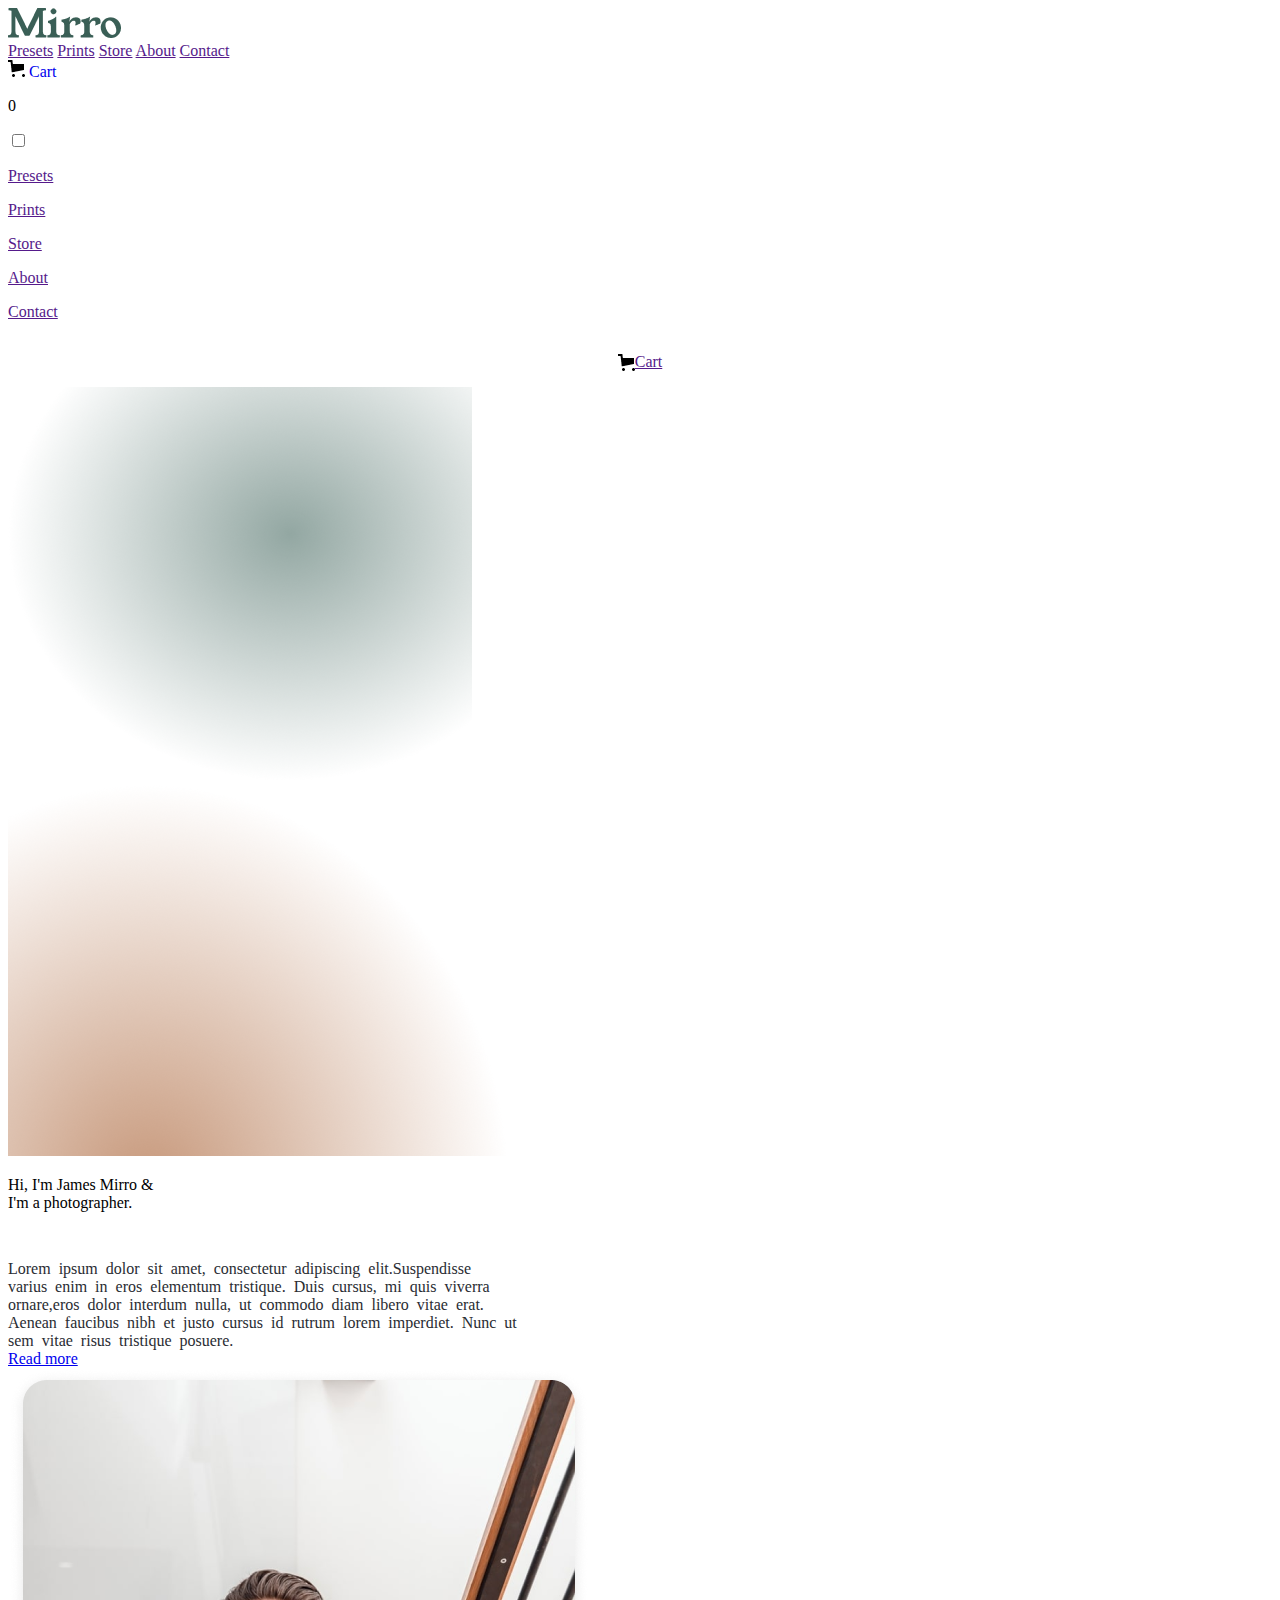
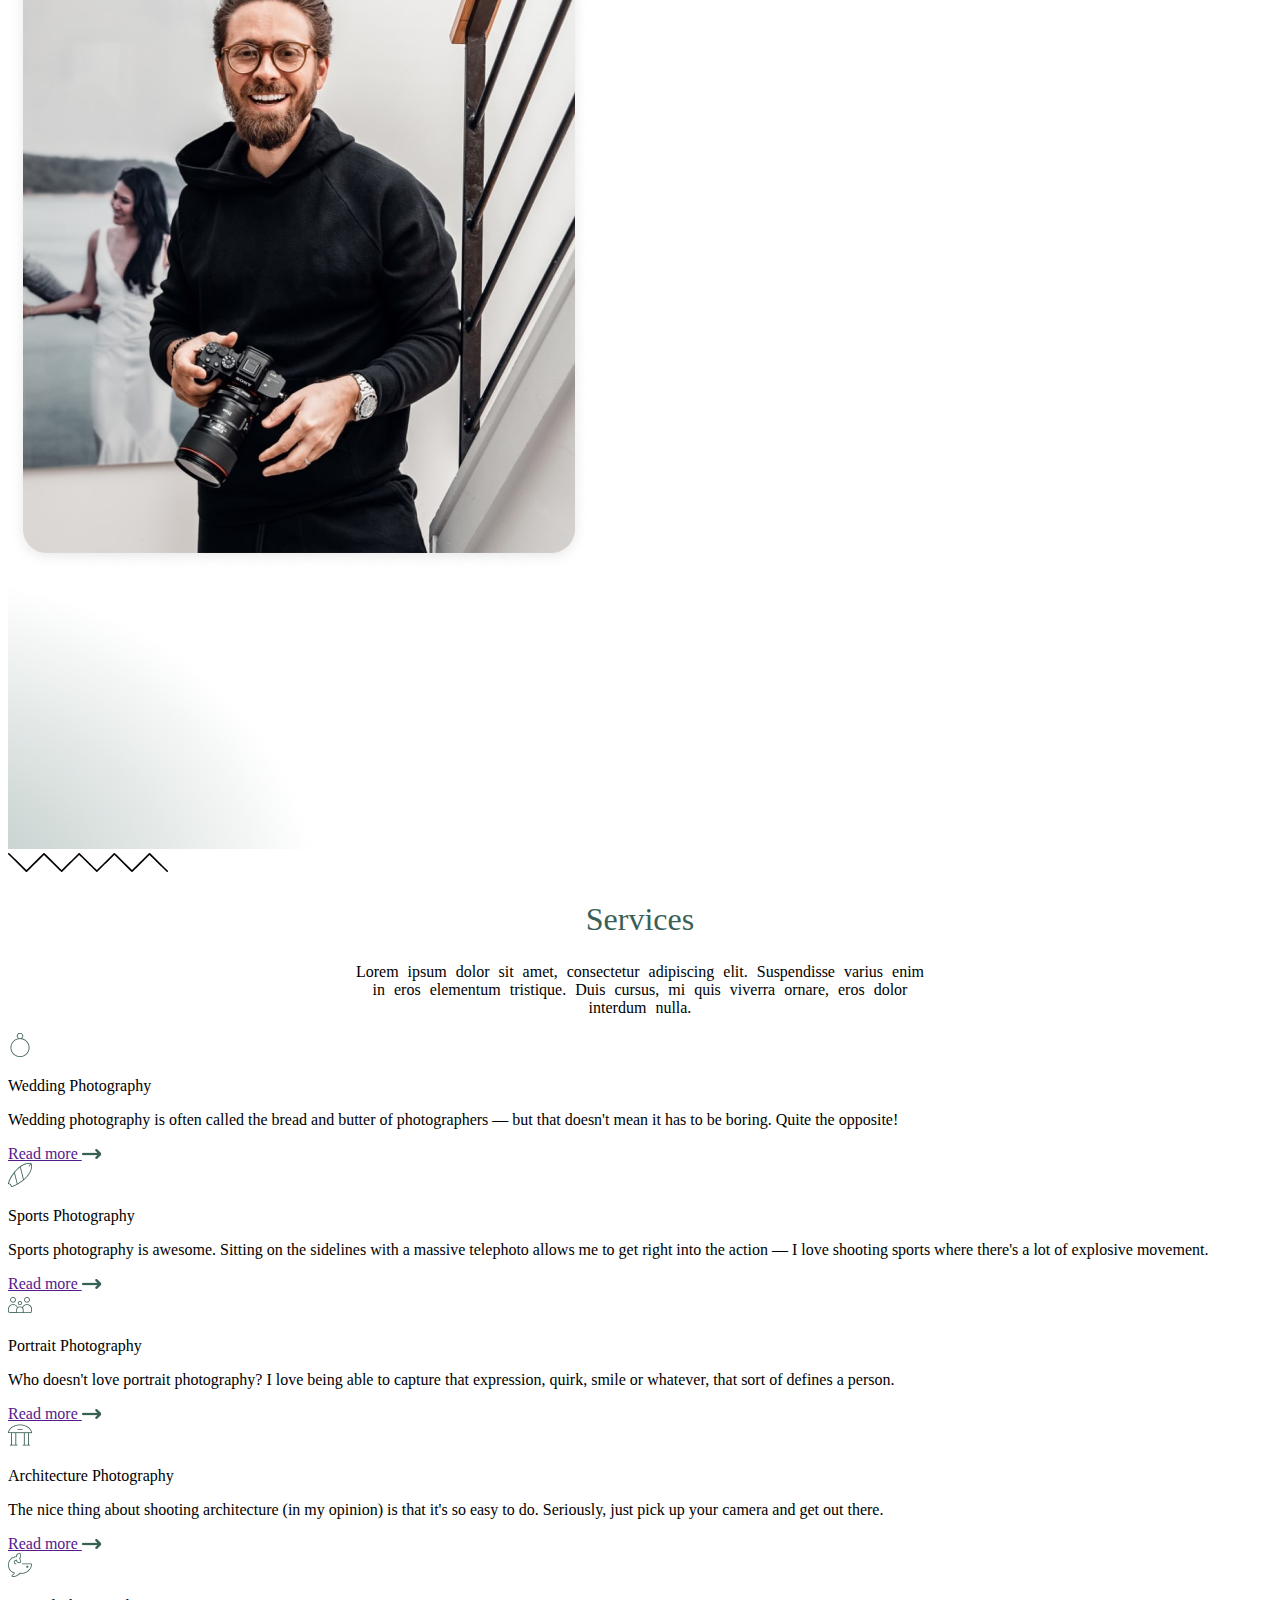
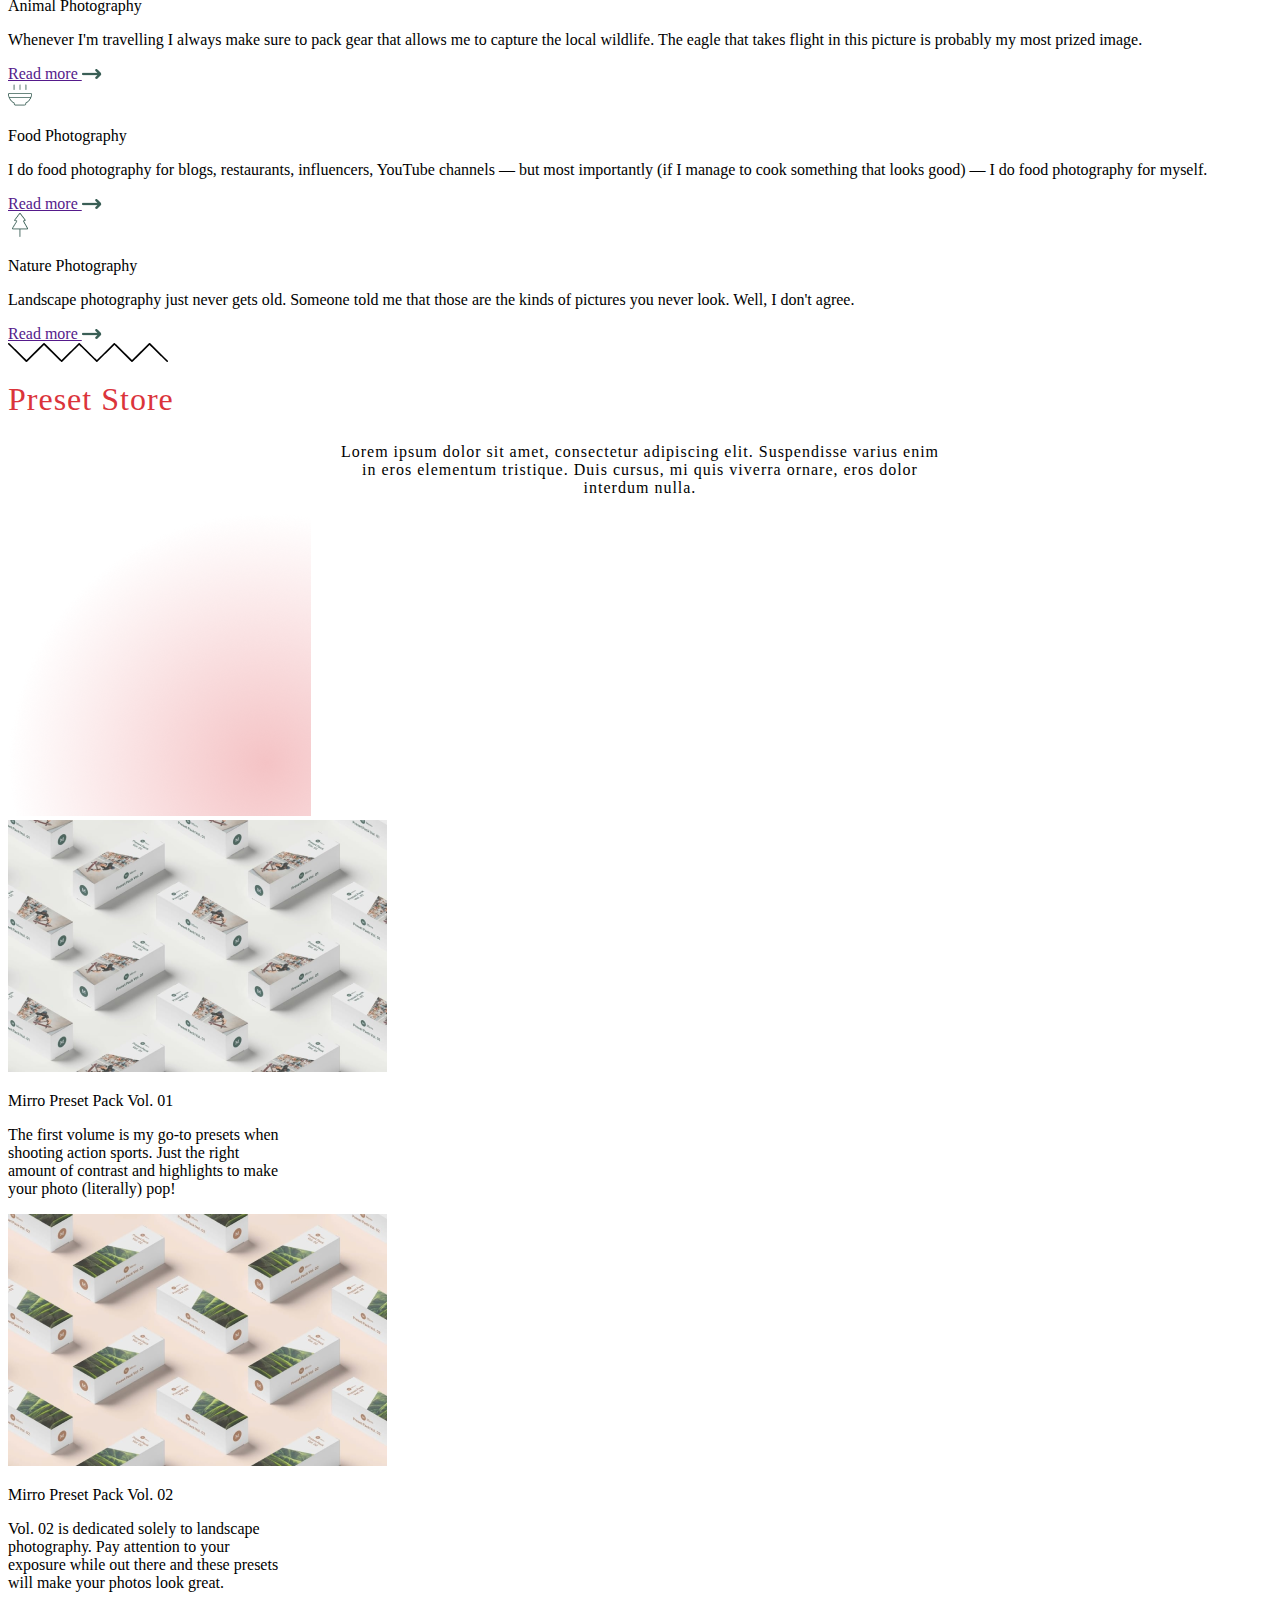
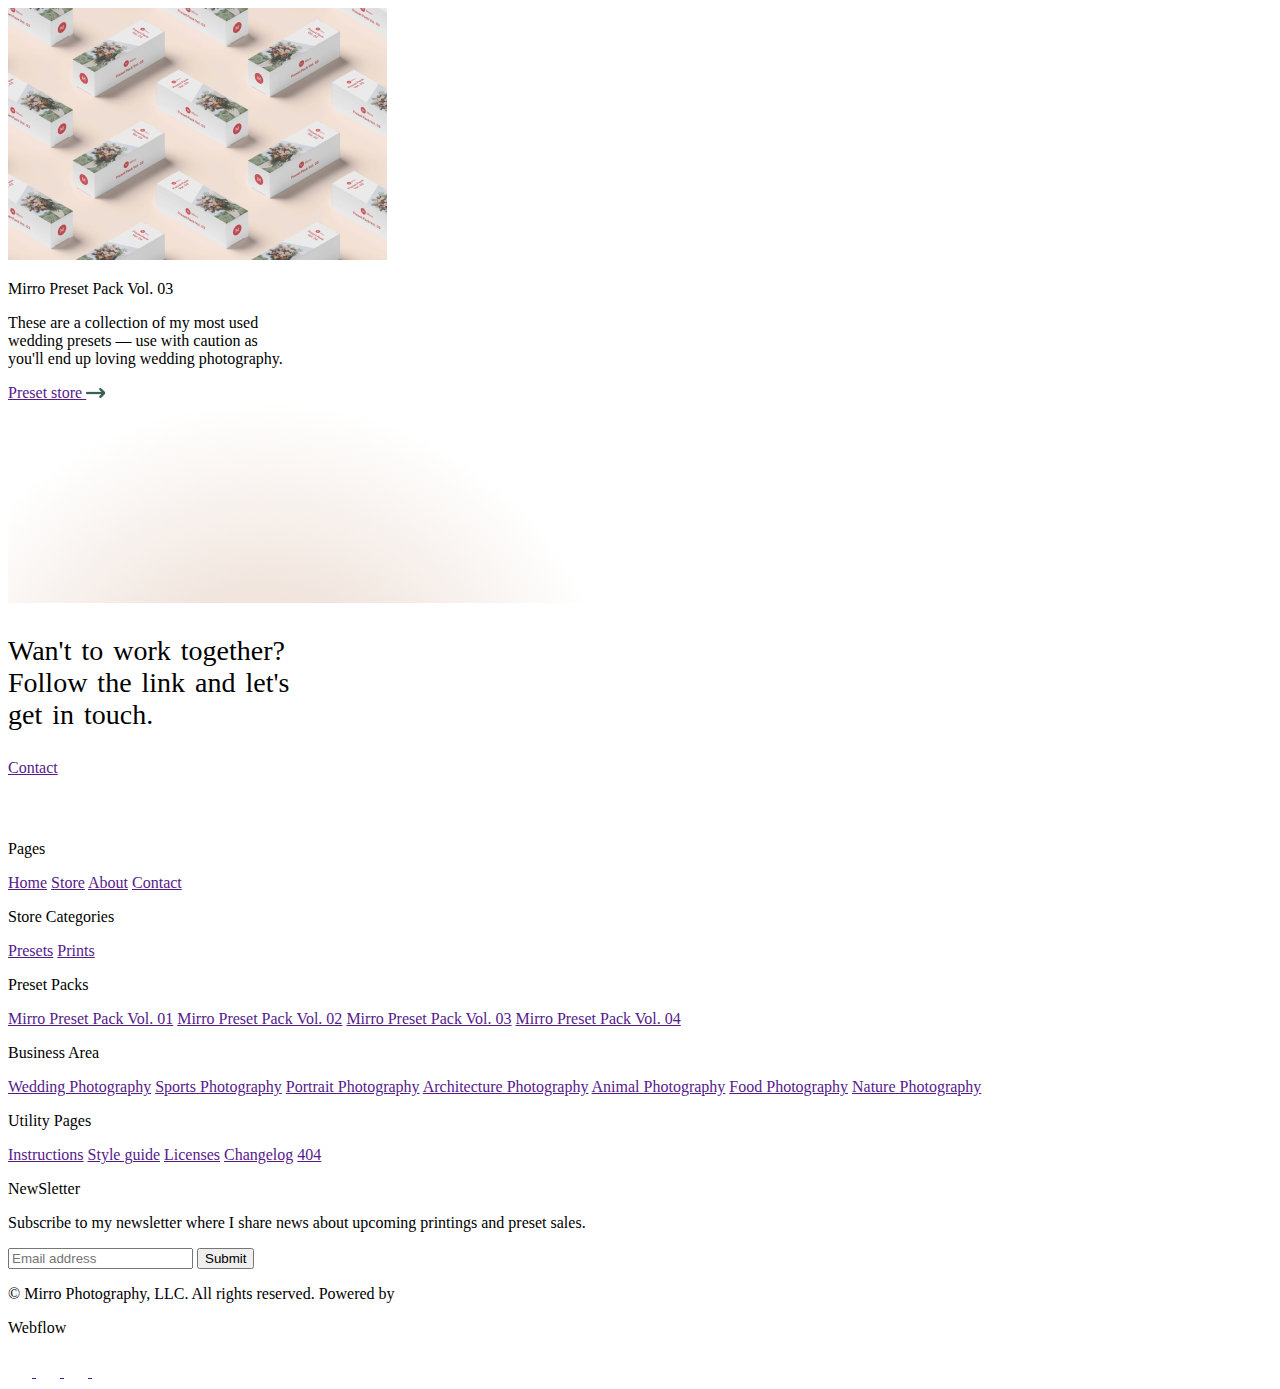
==== index.html @ a59ea580 "feat: clone from another repository" ====
<!DOCTYPE html>
<html lang="en">
<head>
    <meta charset="UTF-8">
    <meta name="viewport" content="width=device-width, initial-scale=1.0">
    <title>lab 3</title>
    <link rel="stylesheet" href="style.css">
    <link rel="preconnect" href="https://fonts.googleapis.com">
    <link rel="preconnect" href="https://fonts.gstatic.com" crossorigin>
    <link href="https://fonts.googleapis.com/css2?family=Roboto:ital,wght@0,100;0,300;0,400;0,500;0,700;0,900;1,100;1,300;1,400;1,500;1,700;1,900&display=swap" rel="stylesheet">
    <link rel="preconnect" href="https://fonts.googleapis.com">
    <link rel="preconnect" href="https://fonts.gstatic.com" crossorigin>
    <link href="https://fonts.googleapis.com/css2?family=Source+Serif+4:ital,opsz,wght@0,8..60,200..900;1,8..60,200..900&display=swap" rel="stylesheet">

</head>
<body>
    <header>
        <div class="container_header param">
            <img src="images/IMAGE.png" alt="">
            <nav class="container_header nav_menu">
                <a href="" class="GreenText">Presets</a>
                <a href="" class="GreenText">Prints</a>
                <a href="" class="GreenText">Store</a>
                <a href="" class="GreenText">About</a>
                <a href="" class="GreenText">Contact</a>
                <div class=" cart">
                    <img src="images/bucket.png" alt="">
                    <a href="#" style="text-decoration: none;">Cart</a>
                    <p class="zero_style">0</p>
                </div>
            </nav>
            <input type="checkbox" id="menu_toogle">
            <label class="btn" for="menu_toogle">
            <span></span>
            </label>
            
            <div class="burger-menu">
                <a href="">
                    <p>Presets</p>
                </a>
                <a href="">
                    <p>Prints</p>
                </a>
                <a href="">
                    <p>Store</p>
                </a>
                <a href="">
                    <p>About</p>
                </a>
                <a href="">
                    <p>Contact</p>
                </a>
                <a href="" style="display: flex; flex-direction: row; align-items:center; justify-content: center;">
                    <img src="images/bucket.png" alt="">
                    <p>Cart</p>
                </a>
            </div>
        </div>
        
    </header>
    
    <div class="container">
        <div class="shadow green">
            <img src="images/greenshadow.png" alt="">
        </div>
        <div class="shadow orange">
            <img src="images/orangeshadow.png" alt="">
        </div>
        <div class="container present">
            <div class="present_information">
                <p class="visit">Hi, I'm James Mirro & <br> I'm a photographer.</p>
                    <p style="color: #292C32; word-spacing: 4px;margin: 0; padding-top: 2.5%;">Lorem ipsum dolor sit amet, consectetur adipiscing elit.Suspendisse <br>
                        varius enim in eros elementum tristique. Duis cursus, mi quis viverra <br>
                        ornare,eros dolor interdum nulla, ut commodo diam libero vitae erat. <br>
                        Aenean faucibus nibh et justo cursus id rutrum lorem imperdiet. Nunc ut <br>
                        sem vitae risus tristique posuere.
                    </p>
                <a href="#" class="Read_more">Read more</a>
            </div>
         
            <div class="self-photo">
                <img src="images/photopresent.png" alt="">
            </div>

        </div>
    </div>
    <div class="container card" style="background-color: white;">
        <div class="shadow gray">
            <img src="images/grayshadow.png" alt="">
        </div>
        <div class="Topic">
            <div class="topicAndCards">
                <img src="images/line.png" alt="">
               <p style=" color: #3A5F56; font-size: 32px; margin: 2%; text-align: center; font-family: Source sans-serif;">Services</p>
               <p style="text-align: center; word-spacing: 5px;">Lorem ipsum dolor sit amet,
                 consectetur adipiscing elit. Suspendisse varius enim <br>
                  in eros elementum tristique. Duis cursus, mi quis viverra ornare, eros dolor <br>
                  interdum nulla.
                </p>
            </div>
            <div class="Cards">
                <div class="first_1">
                    <div class="imagen">
                        <img src="images/wending.png" alt="">
                    </div>
                    <p class="titleforcards">Wedding Photography</p>
                    <p class="TextForCards">Wedding photography is often called the  
                        bread and butter of photographers
                         — but  that doesn't mean it has to be boring. Quite  the opposite!
                    </p>
                    <div>
                        <a href="">Read more
                             <img src="images/row.png" alt="">
                        </a>
                        
                    </div>
                </div>
                <div class="second">
                    <div class="imagen">
                        <img src="images/sport.png" alt="">
                    </div>
                    <p class="titleforcards">Sports Photography</p>
                    <p class="TextForCards">Sports photography is awesome. Sitting on 
                        the  sidelines with a massive
                         telephoto  allows me to get  right into the action 
                        — I  love shooting sports where  there's a lot of  explosive movement.
                    </p>
                    <div>
                        <a href="">Read more
                            <img src="images/row.png" alt="">
                        </a>
                        
                    </div>
                </div>
                <div class="third">
                    <div class="imagen">
                        <img src="images/family.png" alt="">
                    </div>
                    <p class="titleforcards">Portrait Photography</p>
                    <p class="TextForCards">Who doesn't love portrait photography? I  love being able to 
                        capture that expression, 
                         quirk, smile or whatever, that sort of  defines a person.
                        </p>
                        <div>
                            <a href="">Read more
                                <img src="images/row.png" alt="">
                            </a>
                        </div>
                </div>
                <div class="fourth">
                    <div  class="imagen" >
                        <img src="images/architecture.png" alt="">
                    </div>
                    <p class="titleforcards">Architecture Photography</p>
                    <p class="TextForCards">The nice thing about shooting architecture (in my opinion)
                         is that it's so easy to do.  Seriously,
                         just pick up your camera and get out there.
                        </p>
                        <div>
                            <a href="">Read more
                                <img src="images/row.png" alt="">
                            </a>
                          
                        </div>
                </div>
                <div class="fives">
                    <div class="imagen">
                        <img src="images/animal.png" alt="" >
                    </div>
                    <p class="titleforcards">Animal Photography</p>
                    <p class="TextForCards">Whenever I'm travelling I always make sure  to pack gear that
                         allows me to capture the  local wildlife. 
                        The eagle that takes flight in  this picture is probably my most prized 
                        image.
                    </p>
                    <div>
                        <a href="">Read more
                            <img src="images/row.png" alt="">
                        </a>
                       
                    </div>
                </div>
                <div class="sixes">
                    <div class="imagen">
                        <img src="images/food.png" alt="">
                    </div>
                    <p class="titleforcards">Food Photography</p>
                    <p class="TextForCards">I do food photography for blogs, restaurants, influencers, YouTube channels 
                        — but most  importantly
                         (if I manage to cook something  that looks good) — 
                         I do food photography  for myself.
                        </p>
                        <div>
                            <a href="">Read more
                                <img src="images/row.png" alt="" >
                            </a>
                        </div>
                </div>
                <div class="sevens">
                    <div class="imagen">
                        <img src="images/nature.png" alt="">
                    </div>
                    <p class="titleforcards">Nature Photography</p>
                    <p class="TextForCards">
                        Landscape photography just never gets  old. Someone told me
                         that those are the  kinds of pictures you never look. Well, I  don't agree. 
                    </p>
                    <div>
                        <a href="">Read more
                            <img src="images/row.png" alt="" >
                        </a>
                    </div>
                </div>       
            </div>
        </div>
    </div>
    <div class="container_store">
        <div class="container store">
           
                <div class="topicAndText">
                    <img src="images/line.png" alt="">
                    <p style=" color: #DB343B; font-size: 32px; margin-top: 15px; margin-bottom: 0; letter-spacing: 1px;">Preset Store</p>
                    <p style="text-align: center; margin-top: 2%; letter-spacing: 1px;  ">Lorem ipsum dolor sit amet, consectetur adipiscing elit. Suspendisse varius enim <br>
                       in eros elementum tristique. Duis cursus, mi quis viverra ornare, eros dolor <br>
                       interdum nulla.
                     </p>
                </div>
                <div class="shadow pink">
                    <img src="images/pinkshadow.png" alt="">
                </div>
           
            <div class="paks">
                <div class="first">
                  <img src="images/pack1.png" alt="">
                  <p class="textforpaks title">Mirro Preset Pack Vol. 01</p>
                  <p class="textforpaks text"> The first volume is my go-to presets when <br> shooting
                     action sports.
                     Just the right <br> amount of contrast and highlights to 
                     make <br>your photo (literally) pop!
                  </p>  
                </div>
                <div class="second_2">
                    <img src="images/pack2.png" alt="">
                    <p class="textforpaks title">Mirro Preset Pack Vol. 02</p>
                    <p class="textforpaks text">Vol. 02 is dedicated solely
                         to landscape <br> photography. Pay attention to your <br> exposure while out
                         there and these presets <br> will make your photos look great.
                    </p>
                </div>
                <div class="third_3">
                    <img src="images/pack3.png" alt="">
                    <p class="textforpaks title">Mirro Preset Pack Vol. 03</p>
                    <p class="textforpaks text">These are a collection 
                        of my most used <br> wedding presets
                         — use with caution as <br> you'll end
                          up loving wedding photography.
                    </p>
                </div>
            </div>
            <a href="" class="Preset">Preset store
                <img src="images/row.png" alt="">
            </a> 
        </div>
    </div>
    <div class="pred_footer">
        <div class="shadow orange">
            <img src="images/liteorangeshadow.png" alt="">
        </div>
        <div class="conteinerforcontact">
            <div class="block_contact">
                <p style="font-size: 28px; word-spacing: 3px;">
                    Wan't to work together? <br> Follow the link and let's <br> get in touch.
                </p>
                <a href="" class="button_contact">Contact</a>
            </div>
        </div>
        
    </div>
    <div class="container_footer">
        <div class="Contact">
            <img src="images/MirroFooter.png" alt="">
            <div class="information">
                <div class="links">
                    <div>
                        <p class="FooterTextTitle">Pages</p>
                        <a href="">Home</a>
                        <a href="">Store</a>
                        <a href="">About</a>
                        <a href="">Contact</a>
                    </div>
                    <div>
                        <p class="FooterTextTitlecategories">Store Categories</p>
                        <a href="">Presets</a>
                        <a href="">Prints</a>
                    </div> 
                </div>
                <div class="links">
                    <div>
                        <p class="FooterTextTitle">
                            Preset Packs
                        </p>
                        <a href="">Mirro Preset Pack Vol. 01</a>
                        <a href="">Mirro Preset Pack Vol. 02</a>
                        <a href="">Mirro Preset Pack Vol. 03</a>
                        <a href="">Mirro Preset Pack Vol. 04</a>
                    </div>
                    <div>
                        <p class="FooterTextTitle">Business Area</p>
                        <a href="">Wedding Photography</a>
                        <a href="">Sports Photography</a>
                        <a href="">Portrait Photography</a>
                        <a href="">Architecture Photography</a>
                        <a href="">Animal Photography</a>
                        <a href="">Food Photography</a>
                        <a href="">Nature Photography</a>
                    </div>
                </div>
                <div class="links">
                    <div>
                        <p class="FooterTextTitle"> Utility Pages</p>
                        <a href="">Instructions</a>
                        <a href="">Style guide</a>
                        <a href="">Licenses</a>
                        <a href="">Changelog</a>
                        <a href="">404</a>
                    </div>
                </div>
                <div class="containerinput">
                    <p class="FooterTextTitle"> NewSletter</p>
                    <p class="textupperinput"> Subscribe to my newsletter where I share
                         news about upcoming printings and preset sales.
                    </p>
                        <div class="inputemail">
                            <input type="input" placeholder="Email address">      
                            <input type="submit">
                        </div>
                </div>
            </div>
            <div class="corporation">
                <div class="NameofCorporation">
                    <p>
                        © Mirro Photography, LLC. All rights reserved. Powered by
                    </p>
                    <p>Webflow</p>
                </div>
                <div class="SocialMedia">
                    <a href="">
                        <img src="images/IN.png" alt="">
                    </a>
                    <a href="">
                        <img src="images/Facebook.png" alt="">
                    </a>
                    <a href="">
                        <img src="images/Instagram.png" alt="">
                    </a>
                    <a href="">
                        <img src="images/Twitter.png" alt="">
                    </a>
                    
                </div>
            </div>
        </div>
        
    </div>
</footer>
</body>
</html>
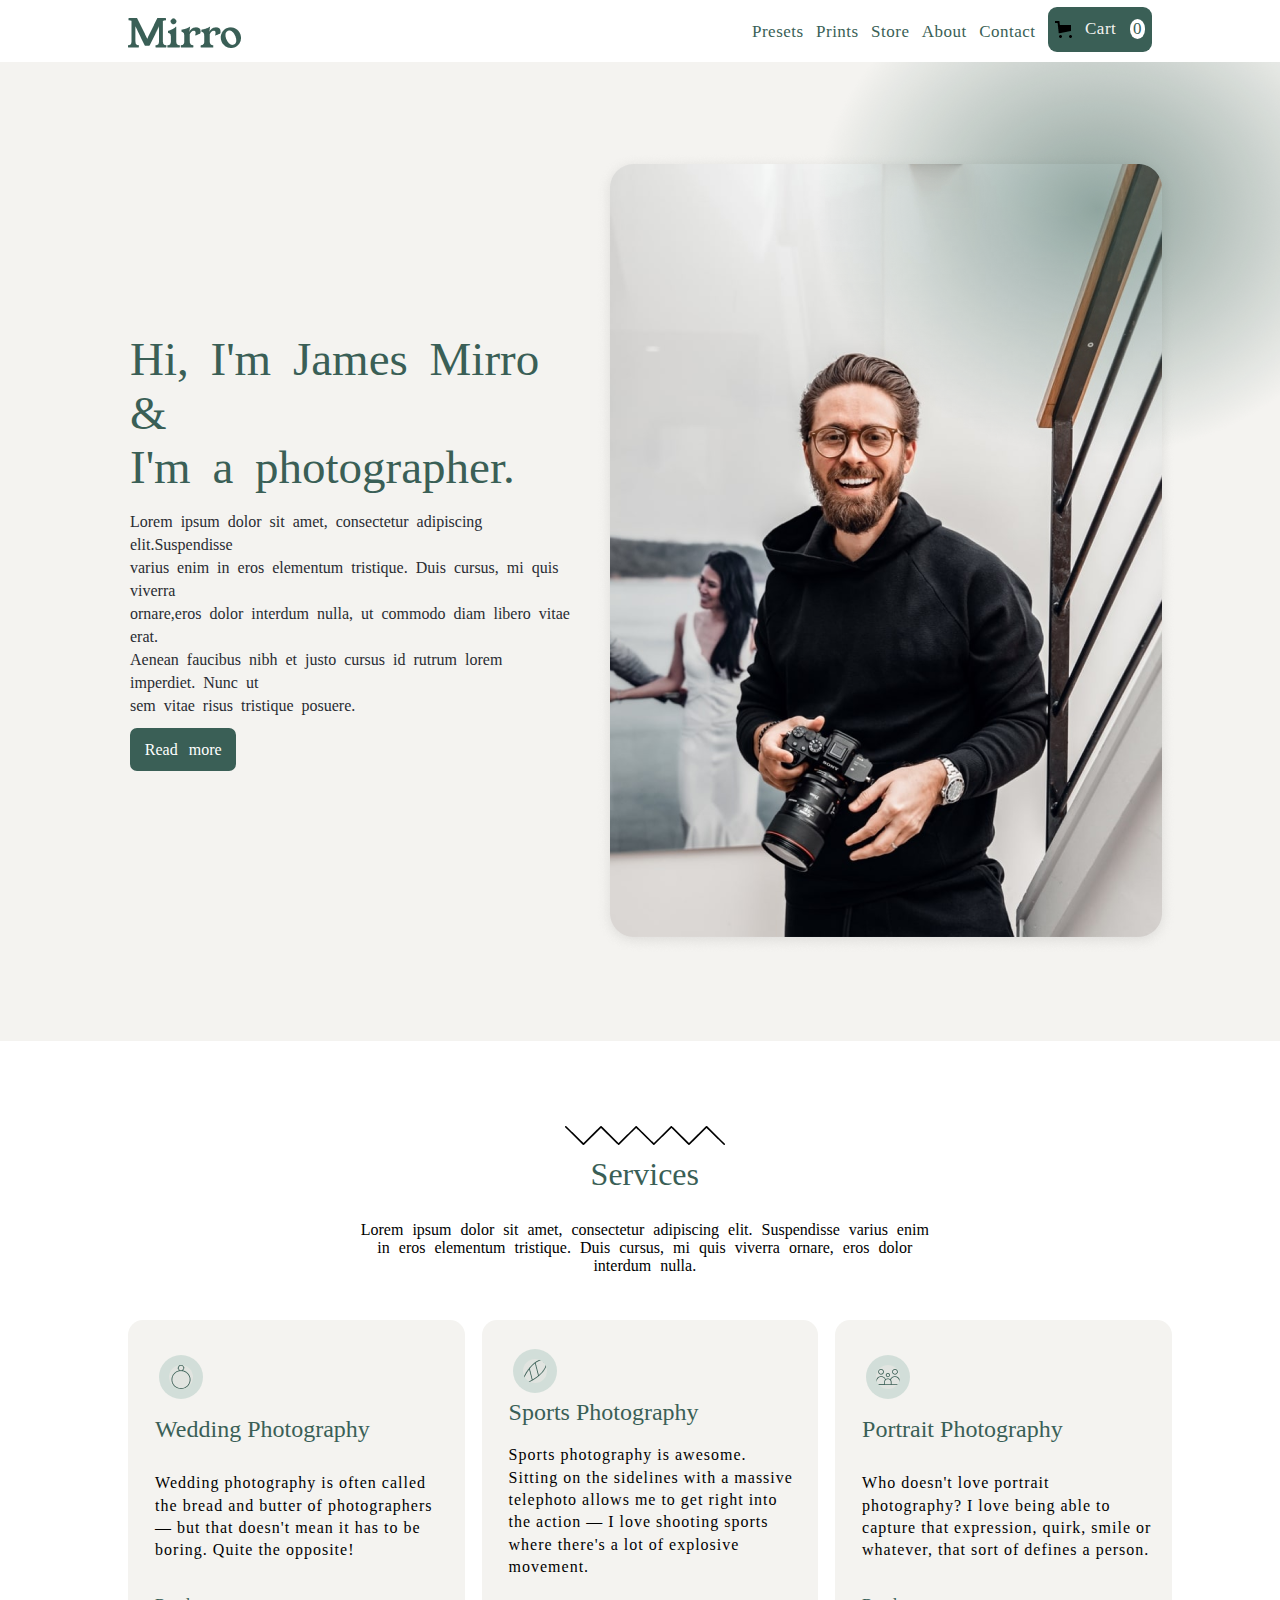
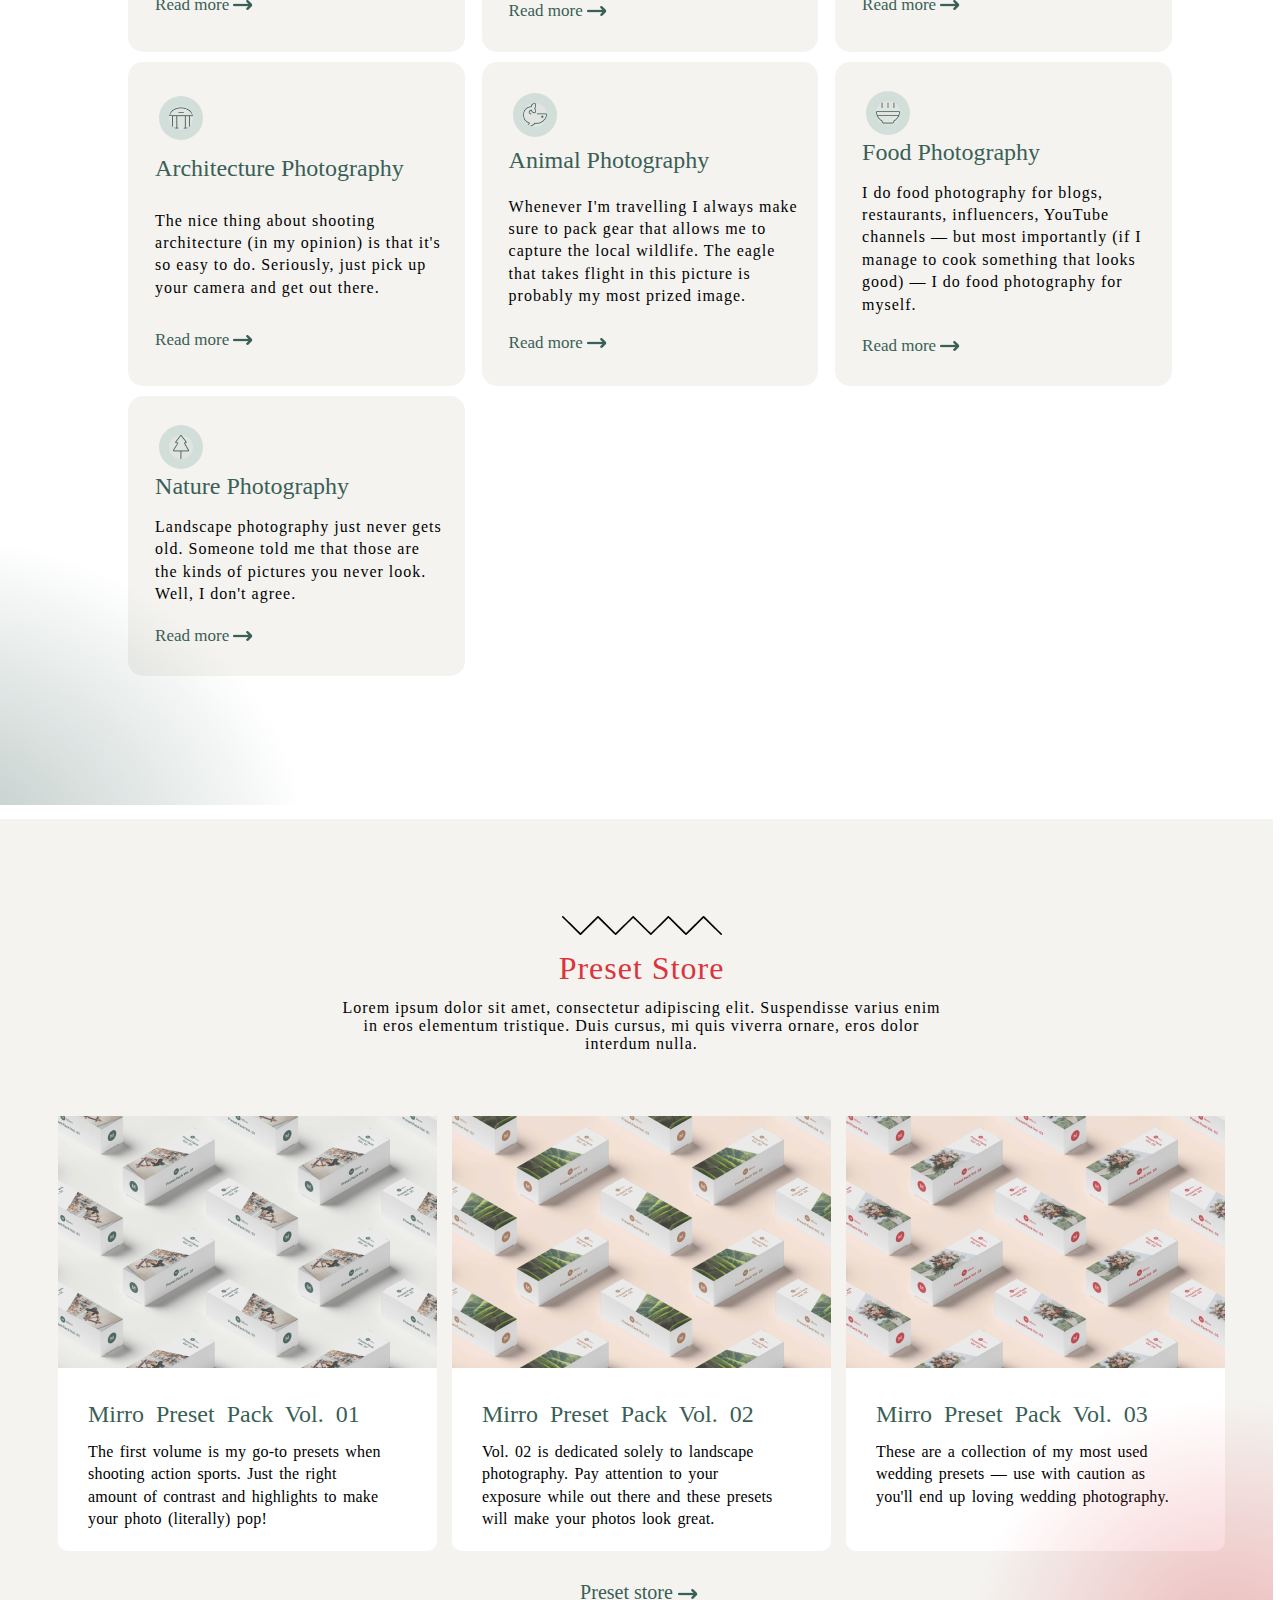
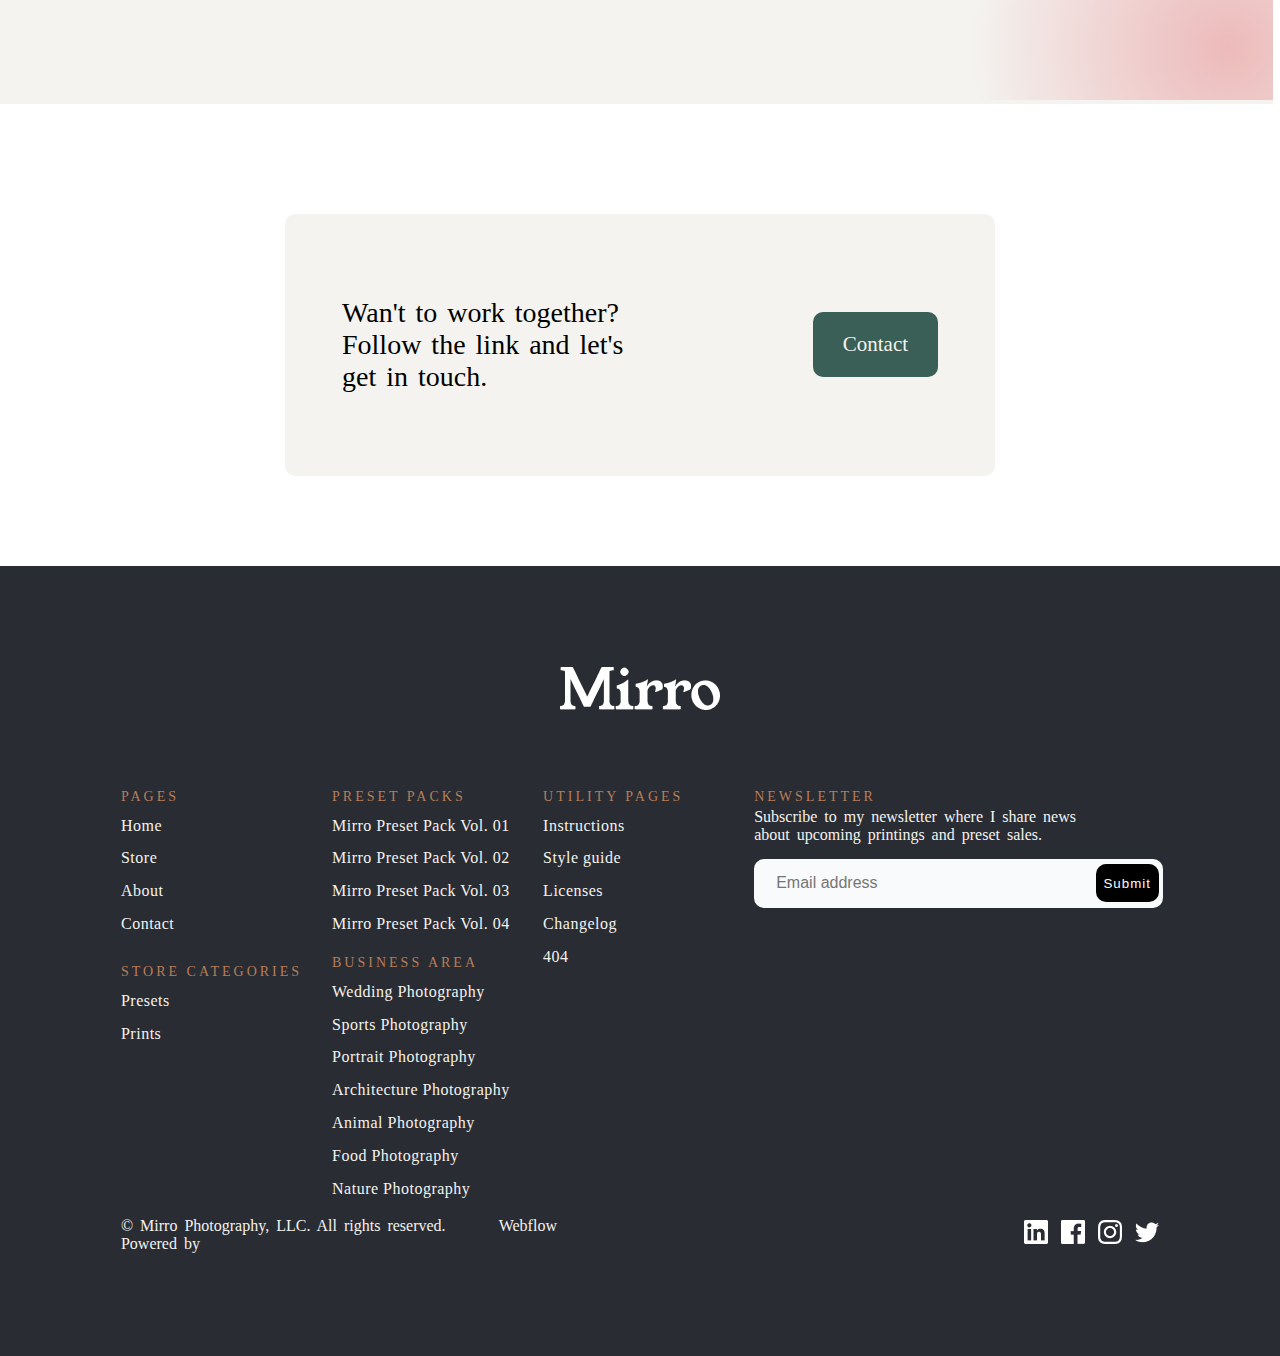
==== commit f0668387: "fix: correct lint" ====
--- a/index.html
+++ b/index.html
@@ -4,7 +4,7 @@
     <meta charset="UTF-8">
     <meta name="viewport" content="width=device-width, initial-scale=1.0">
     <title>lab 3</title>
-    <link rel="stylesheet" href="style.css">
+    <link rel="stylesheet" href="styles.css">
     <link rel="preconnect" href="https://fonts.googleapis.com">
     <link rel="preconnect" href="https://fonts.gstatic.com" crossorigin>
     <link href="https://fonts.googleapis.com/css2?family=Roboto:ital,wght@0,100;0,300;0,400;0,500;0,700;0,900;1,100;1,300;1,400;1,500;1,700;1,900&display=swap" rel="stylesheet">
--- a/styles.css
+++ b/styles.css
@@ -0,0 +1,1141 @@
+
+body{
+    width: 100%;
+    margin: 0;
+    display: flex;
+    justify-content: center;
+    flex-direction: column;
+}
+
+p{
+   font-family: "Roboto" sans-serif;
+}
+header{
+    position: relative;
+    width: 100%;
+    display: flex;
+    height: auto;
+    justify-content: center;
+    align-items: center;
+}
+
+.container_header{
+display: flex;
+justify-content: space-between;
+align-items: center;
+padding-top: 0.3%;
+
+}
+
+.param{
+    position: relative;
+    width: 80%;
+    height: 71.4%;
+}
+
+.nav_menu{
+    width: 400px;
+    font-size: 17px;
+    letter-spacing: 0.5px;
+    transition: all, 0.5s;
+}
+.GreenText{
+    width: auto;
+    text-decoration: none;
+    color: #3A5F56;
+    margin: 0;
+    padding-bottom: 1.3%;
+    transition: all, 0.4s;
+    
+}
+
+
+
+.visit{
+    text-decoration: none;
+    color: #3A5F56;
+    margin: 0;
+    padding-bottom: 1.3%;
+    font-size: 47px;
+    margin: 0;
+   line-height: normal;
+    word-spacing: 10px;
+    padding-bottom: 1%;
+    font-family: Source sans-serif;
+}
+
+.cart{
+    display: flex;
+    justify-content: space-around;
+    align-items:center;
+    width: 26%;
+    height: 20%;
+    margin-bottom: 10px;
+    background-color: #3A5F56;
+    border-radius: 9px;
+    font-family: "Roboto" sans-serif;
+    text-align: justify;
+    padding: 0;
+    transition: all 0.5s;
+}
+
+.zero_style{
+    width: 15%;
+    background-color:white;
+    text-align: center;
+    border-radius: 50%;
+    color: #3A5F56;
+    margin: 12% 0;
+   
+}
+
+.container{
+    position: relative;
+    display: flex;
+    justify-content: center;
+    align-items:center;
+    
+    width: 100%;
+    height: auto;
+    background-color: #F4F3F0;
+    padding: 40px 0 40px 0px;
+}
+.card{
+    padding-bottom: 141px;
+}
+
+.shadow{
+    position: absolute;
+    z-index: 1;
+}
+
+.pink{
+    bottom:0;
+    right: 0;
+}
+
+.gray{
+    bottom: 0;;
+    left: 0;
+}
+
+.green{
+    right: 0;
+    top: 0;
+}
+
+.orange{
+    position: absolute;
+    left: 0;
+    bottom: 0;
+    z-index: -1;
+}
+
+.present{
+    width: 84.5%;
+    justify-content: space-between;
+    padding-left: 0;
+    line-height: 23px;
+    margin-right: 3%;
+    margin-left: 100px;
+    
+
+}
+.Read_more{
+    width: 19.5%;
+    background-color: #3A5F56;
+    border: 10px solid  #3A5F56;
+    border-radius: 7px;
+    color:white;
+    text-decoration: none;
+    text-align: center;
+    height: auto;
+    margin-top: 2.5%;
+    word-spacing: 7px;
+    transition: all 0.5s;
+    
+}
+.present_information{
+    display:flex;
+    height: auto;
+    justify-content: center;
+    align-items:space-around;
+    flex-direction: column;
+    padding-right: 2%;
+}
+
+.self-photo{
+    padding-right: 35px;
+    padding-top: 10px;
+    transition: all 0.5s;
+}
+
+.Topic{
+    display: flex;
+    justify-content: space-around;
+    align-items: center;
+    flex-direction: column;
+    width: 84.8%;
+    height: auto;
+    margin-right: 3%;
+    margin-left: 100px;
+    
+}
+.topicAndCards{
+    display: flex;
+    justify-content: center;
+    align-items:center;
+    flex-direction: column;
+    padding-top: 45px;
+    padding-right: 52px;
+}
+.Cards{
+    display: grid;
+    row-gap: 10px;
+    column-gap: 17px;
+    margin-top: 29px;
+    grid-template-columns: repeat(auto-fill,31%);
+    grid-template-rows: repeat(auto-fill,35%);
+    justify-items: stretch;
+
+   
+}
+
+.titleforcards{
+    font-size: 24px;
+    color:#3A5F56;
+    margin: 0;
+}
+
+.TextForCards{
+  line-height: 140%;
+  letter-spacing: 1px;
+  margin-bottom: 20px;;
+  word-break: normal;
+}
+
+.Cards > div{
+    
+    display: flex;
+    text-align: left;
+    justify-content: space-around;
+    padding: 29px 20px 30px 27px;
+    transition: 0.5s all;
+    flex-direction: column;
+    background-color: #F4F3F0;
+    border-radius: 15px;
+}
+
+.Cards div a{
+    font-size: 17px;
+    color:#3A5F56;
+    text-decoration:none;
+    margin-top: 50px;
+    transition: 0.5s all;
+    
+}
+
+
+.imagen{
+    display: flex;
+    justify-content: end;
+    align-items:start;    
+    width: 48px;
+    height: 48px;
+    padding: 0;
+}
+
+.topicAndText{
+    display: flex;
+    justify-content: space-between;
+    align-items:center;
+    flex-direction: column;
+    padding-top: 57px;
+    padding-right: 40px;
+   
+}
+
+.imagen img{
+
+    background-color: rgb(58, 95, 86, 0.1);
+    border: 10px solid rgba(74, 173, 149, 0.1);
+    border-radius: 50%;
+    width: 50%;
+    height: 50%;
+}
+
+.store{
+    background-color: #F4F3F0;
+    justify-content: space-around;
+    flex-direction: column;
+    margin-top: 0px;
+    margin-right: 7px;
+    padding-bottom: 100px;
+    padding-left: 50px;
+   
+}
+
+.paks{
+
+    display: grid;
+    grid-template-columns: repeat(3,1fr);
+    grid-template-rows: repeat(1,1fr);
+    justify-content: center;
+    flex-wrap: wrap;
+    gap: 15px;
+    width: 83%;
+    margin-top: 47px;
+    padding-right: 40px;
+    
+}
+
+.textforpaks {
+    padding-left: 30px;
+    margin: 0;
+}
+
+.title{
+    padding-top: 28px;
+    font-size: 24px;
+    color:#3A5F56;
+    line-height: 28px;
+    word-spacing: 6px;
+}
+
+.text{
+    padding-top: 13px;
+    padding-bottom: 20px;
+    line-height: 140%;
+    word-spacing: 2px;
+    letter-spacing: 0.2px;
+
+}
+
+.paks > div{
+    width: 379px;
+    border-radius: 10px;
+    background-color: #FFFFFF;
+    text-align: start;
+    transition: all, 0.5s;
+}
+.Preset{
+    margin-top: 30px;
+    margin-right: 45px;
+    text-decoration: none;
+    font-size: 20px;
+    color:#3A5F56;
+    text-decoration:none;
+}
+
+.container_store{
+    position: relative;
+    display: flex;
+    width: 100%;
+    height: auto;
+    justify-content: center;
+    align-items:center;
+    margin-top: 10px;
+}
+
+.pred_footer{
+    position: relative;
+    display: flex;
+    justify-content: center;
+    align-items:center;
+    width: 100%;
+    height: 50%;
+    background-color:#FFFFFF;
+    padding-top: 110px;
+}
+
+.conteinerforcontact{
+    display: flex;
+    width: 100%;
+    height: auto;
+    justify-content: center;
+    padding-bottom: 49px;
+ 
+}
+
+.block_contact{
+    
+    display: flex;
+    width: 55.5%;
+   
+    justify-content: space-around;
+    align-items:center;
+    background-color: #F4F3F0;
+    border-radius:10px;
+    padding: 55px 0;
+    margin-bottom: 41px;
+    
+    
+}
+
+.button_contact{
+    display: flex;
+    justify-content: center;
+    align-items:center;
+    font-size: 21px;
+    color: #F4F3F0;
+    text-decoration: none;
+    background-color:#3A5F56;
+    border: 20px solid #3A5F56;
+    border-radius: 10px;
+    margin-left: 75px;
+    width: 85px;
+    transition: width, 0.5s;
+}
+
+.container_footer{
+    display: flex;
+    justify-content: space-around;
+    align-items:center;
+    flex-direction: column;
+    width: 100%;
+    height: auto;
+    background-color: #292C32;
+}
+
+footer{
+ display: flex;
+ justify-content: space-between;
+ align-items:center;
+ flex-direction: column;
+}
+
+.Contact{
+    
+    display: flex;
+    justify-content: space-between;
+    align-items:center; 
+    flex-direction: column;
+    background-color: #292C32;
+    margin-top: 51px;
+    width: 81.1%;
+    padding-top: 50px;
+
+}
+
+.information{
+    display: flex;
+    width: 100%;
+    justify-content: space-between;
+    margin-top: 65px;
+    flex-wrap: wrap;
+    flex-direction: row;
+}
+
+.FooterTextTitle{
+    font-size: 14px;
+     text-transform: uppercase;
+     color: #B87D58;
+     letter-spacing: 3px;
+     margin-bottom: 5px;
+}
+
+.FooterTextTitlecategories{
+    font-size: 14px;
+    text-transform: uppercase;
+    color: #B87D58;
+    letter-spacing: 3px;
+    margin-bottom: 5px;
+    margin-top: 23px;
+}
+
+.links{
+    display: flex;
+    justify-content: start;
+    align-items:start;
+    flex-direction: column;
+    width: 20%;
+    height: auto;
+}
+
+.links > div{
+    display: flex;
+    justify-content: space-between;
+    align-items:start;
+    flex-direction: column;
+    
+}
+
+.Contact a{
+    text-decoration: none;
+    color:#F4F3F0;
+    line-height:130%;
+    margin: 6px 0px;
+    letter-spacing: 0.5px;
+    transition: all, 0.3s;
+
+}
+
+.containerinput{
+    display: flex;
+    justify-content: start;
+    align-items:start;
+    width: 39%;
+    height: 300px;
+    flex-direction: column;
+}
+
+.containerinput p{
+    margin-bottom: 0;
+}
+.textupperinput{
+    width: 80%;
+    color: #F4F3F0;
+    margin-top: 3px;
+    word-spacing: 3px;
+    
+}
+
+.inputemail{
+
+    margin-top: 15px;
+    width: 100%;
+    height: 15%;
+    background-color:#F9FAFB;
+    border: 2px solid #F9FAFB;
+    border-radius: 10px;
+    
+
+}
+input[type="input"] {
+    border:none;
+    outline: none;
+    width: 75%;
+    height: 80%;
+    background-color: #F9FAFB;
+    color: #292C32;
+    font-size: 16px;
+    vertical-align: center;
+    margin-top: 3px;
+    padding-left: 20px;
+}
+
+input[type="submit"]{
+    margin-left: 10px;
+    width: 15.5%;
+    height: 85%;
+    border-radius: 10px;
+    border: none;
+    background-color:#000000;
+    color: #FAFAFC;
+    letter-spacing: 1px;
+    transition: all, 0.3s;
+}
+
+input[type="submit"]:hover{
+    cursor: pointer;
+    width: 70px;
+    background-color:antiquewhite;
+    color:#000000;
+}
+
+.corporation{
+    padding-top: 9px;
+    width: 100%;
+    display: flex;
+    justify-content: space-between;
+    align-items:center;
+    padding-bottom: 100px;
+}
+
+.NameofCorporation{
+    display: flex;
+    justify-content: space-between;
+    width: 42%;
+}
+
+.SocialMedia{
+    width: 13%;
+    display: flex;
+    justify-content: space-between;
+}
+
+.links > div > a:hover{
+    color:#B87D58;
+}
+
+.NameofCorporation p{
+    color:#F4F3F0;
+    margin: 0;
+    word-spacing: 3px;
+
+}
+
+
+.burger-menu{
+  
+    opacity: 0;
+    width: 300px;
+    position: absolute;
+    top: 0;
+    left: 20px;
+    gap: 10px;
+    z-index: 1;
+    margin-top: 60px;
+    background-color:#f0f0f0;
+    transition: 0.2s all;
+    padding-bottom: 20px;
+  
+    
+}
+
+.burger-menu > a{
+    width: 250px;
+    padding: 2px 0;
+    text-align: center;
+    background-color:rgb(178, 179, 179);
+    color: #000000;
+    text-decoration: none;
+    border: 1px solid rgb(178, 179, 179);
+    border-radius:20px;
+    margin-right: 20px;
+}
+
+.cart > a{
+    color:#F4F3F0
+}
+
+.cart:hover{
+    background-color: aliceblue;
+    
+    cursor: pointer;
+    color:#000000;
+}
+
+.cart:hover a{
+ 
+    color:#000000;
+}
+
+.Read_more:hover{
+    color:#ffffff;
+ 
+    background-color:#000000;
+    border-color: #000000;
+    
+}
+
+.self-photo:hover{
+    margin-right: 50px;
+    
+}
+
+
+.Cards div a:hover{
+    color:red;
+}
+
+.first:hover{
+    box-shadow: rgba(0, 0, 0, 0.25) 0px 54px 55px, rgba(0, 0, 0, 0.12) 0px -12px 30px, rgba(0, 0, 0, 0.12) 0px 4px 6px, rgba(0, 0, 0, 0.17) 0px 12px 13px, rgba(0, 0, 0, 0.09) 0px -3px 5px;
+    color:#F4F3F0;
+    background-color:#000000;
+}
+
+.second_2:hover{
+    box-shadow: rgba(0, 0, 0, 0.25) 0px 54px 55px, rgba(0, 0, 0, 0.12) 0px -12px 30px, rgba(0, 0, 0, 0.12) 0px 4px 6px, rgba(0, 0, 0, 0.17) 0px 12px 13px, rgba(0, 0, 0, 0.09) 0px -3px 5px;
+    color:#F4F3F0;
+    background-color:#000000;
+}
+
+.third_3:hover{
+    box-shadow: rgba(0, 0, 0, 0.25) 0px 54px 55px, rgba(0, 0, 0, 0.12) 0px -12px 30px, rgba(0, 0, 0, 0.12) 0px 4px 6px, rgba(0, 0, 0, 0.17) 0px 12px 13px, rgba(0, 0, 0, 0.09) 0px -3px 5px;
+    color:#F4F3F0;
+    background-color:#000000;
+}
+
+.first_1:hover{
+    
+    box-shadow: rgba(0, 0, 0, 0.2) 0px 18px 50px -10px;
+   
+}
+
+.second:hover{
+    box-shadow: rgba(0, 0, 0, 0.2) 0px 18px 50px -10px;
+   
+}
+
+.third:hover{
+    box-shadow: rgba(0, 0, 0, 0.2) 0px 18px 50px -10px;
+
+}
+.fourth:hover{
+    box-shadow: rgba(0, 0, 0, 0.2) 0px 18px 50px -10px;
+
+}
+.fives:hover{
+    box-shadow: rgba(0, 0, 0, 0.2) 0px 18px 50px -10px;
+  
+}
+.sixes:hover{
+    box-shadow: rgba(0, 0, 0, 0.2) 0px 18px 50px -10px;
+}
+.sevens:hover{
+    box-shadow: rgba(0, 0, 0, 0.2) 0px 18px 50px -10px;
+}
+
+.button_contact:hover{
+    width: 150px;
+}
+
+.GreenText:hover{
+    color:#f0f0f0;
+    text-align: center;
+    padding: 5px;
+    font-size: 20px;
+    background-color:#3A5F56;
+    border: 1px solid #3A5F56;
+    border-radius: 20px;
+}
+
+
+.burger-menu > a > p{
+    font-size: 20px;
+}
+
+#menu_toogle{
+    position: absolute;
+    opacity: 0;
+    }
+.btn{
+    display: none;
+}
+
+
+@media (min-width:770px) and (max-width: 1200px){
+
+    .present_information{
+        display: flex;
+        justify-content: center;
+        padding: 0;
+        align-items:center;
+    }
+
+    .container{
+        flex-direction: column;
+        justify-content: center;
+    }
+
+    .present_information > p{
+        text-align: center;
+    }
+
+    .self-photo{
+        margin-top: 20px;
+        padding: 0;
+    }
+    .paks{
+        
+        margin: 0;
+        padding: 0;
+        grid-template-columns: repeat(2,0.5fr);
+        grid-template-rows: repeat(2,1fr);
+    }
+
+    .paks > div{
+        width: 379px;
+    }
+
+    .Cards{
+        justify-content: center;
+        grid-template-columns: repeat(2,0.4fr);
+        grid-template-rows: repeat(4,1fr);
+        }
+    
+        .card{
+            
+            padding-bottom: 35px;
+        }
+        .block_contact{
+            width: 90%;
+           }
+        
+           .information{
+            display: grid;
+            grid-template-columns: repeat(2,1fr);
+            grid-template-rows: repeat(2,1fr);
+           }
+           .FooterTextTitle{
+            width: 350px;
+           }
+           .textupperinput{
+            width: 350px;
+           }
+           .inputemail{
+            width: 300px;
+           }
+           input[type="input"]{
+            width: 65%;
+           }
+           input[type="submit"]{
+            width: 20%;
+           }
+           .corporation{
+            width: 768px;
+            padding: 0 0 15px 0;
+           }
+           .NameofCorporation{
+            width: 65%;
+           }
+        .SocialMedia{
+            margin-right: 20px;
+            width: 20%;
+        
+        }
+}
+
+@media screen and (max-width: 768px) {
+    body{
+        width: 768px;
+    }
+    .present_information{
+        display: flex;
+        justify-content: center;
+        padding: 0;
+        align-items:center;
+    }
+    .present_information > p{
+        text-align: center;
+    }
+
+    .self-photo{
+        margin-top: 20px;
+        padding: 0;
+    }
+
+    .present{
+        display: flex;
+        justify-content: center;
+        align-items:center;
+    }
+
+    .container{
+        flex-direction: column;
+        margin: 0 auto;
+        padding: 40px 0 0 0;
+    }
+
+    .topicAndCards{
+        justify-content: center;
+        align-items:center;
+        padding: 20px 0 0 0;
+    }
+
+    .Topic{
+        margin: 0 auto;
+    }
+
+    .container_store{
+        margin: 0;
+    
+    }
+
+    .Cards{
+    grid-template-columns: repeat(2,1fr);
+    grid-template-rows: repeat(4,1fr);
+    }
+
+    .card{
+        padding-bottom: 35px;
+    }
+
+    .paks{
+        grid-template-columns: repeat(1,0.5fr);
+        grid-template-rows: repeat(3,1fr);
+        padding-right: 0;
+    }
+
+    .Preset{
+        margin: 20px auto;
+    }
+
+    .topicAndText{
+        padding-right: 0;
+    }
+  
+    .block_contact{
+        width: 90%;
+       }
+    
+       .information{
+        display: grid;
+        grid-template-columns: repeat(2,1fr);
+        grid-template-rows: repeat(2,1fr);
+       }
+       .FooterTextTitle{
+        width: 350px;
+       }
+       .textupperinput{
+        width: 350px;
+       }
+       .inputemail{
+        width: 300px;
+       }
+       input[type="input"]{
+        width: 65%;
+       }
+       input[type="submit"]{
+        width: 20%;
+       }
+       .corporation{
+        width: 768px;
+        padding: 0 0 15px 0;
+       }
+       .NameofCorporation{
+        width: 65%;
+       }
+    .SocialMedia{
+        margin-right: 20px;
+        width: 20%;
+    
+    }
+   
+}
+
+@media screen and (max-width: 320px) {
+
+
+
+    body{
+        width: 320px;
+    }
+    .green{
+        visibility: hidden;
+    }
+    .orange{
+        visibility: hidden;
+    }
+    .visit{
+        font-size: 30px;
+        width: 320px;
+    }
+    .nav_menu{
+        position: absolute;
+        visibility: hidden;
+    }
+    
+    .param{
+        width: 320px;
+        padding: 15px 20px;
+    }
+
+    .burger{
+        position: absolute;
+        right: 0;
+        top: 0;
+        display: block;
+    }
+    .present_information{
+        display: flex;
+        justify-content: center;
+        padding: 0;
+        align-items:center;
+    }
+
+    
+    
+    .present_information > p{
+    
+        width: 300px;
+    }
+
+    .self-photo{
+        margin-top: 20px;
+        padding: 0;
+        width: 100%;
+    }
+
+    .self-photo img{
+        width: 100%;
+    }
+
+    .topicAndCards{
+        justify-content: center;
+        align-items:center;
+        padding: 20px 0 0 0;
+    }
+
+    .Topic{
+        margin: 0 auto;
+    }
+
+    .container_store{
+        margin: 0;
+    
+    }
+
+    .Read_more{
+        margin-top: 30px;
+        width: 100px;
+    }
+
+    .Cards{
+        grid-template-columns: repeat(1,1fr);
+        grid-template-rows: repeat(7,1fr);
+    }
+
+    .Cards > div{
+        width: 280px;
+    }
+
+    .card{
+        padding-bottom: 35px;
+    }
+
+    .paks{
+        grid-template-columns: repeat(1,1.5fr);
+        grid-template-rows: repeat(3,1fr);
+        padding-right: 0;
+    }
+
+    .paks > div{
+        width: 100%;
+    }
+    .paks > div >img{
+        width: 96%;
+    }
+
+    .title{
+        width: 320px;
+    }
+    .Preset{
+        margin: 20px auto;
+    }
+
+    .topicAndText{
+        padding-right: 0;
+    }
+  
+   .block_contact{
+    width: 95%;
+    flex-direction: column;
+    }
+
+    .block_contact > p{
+        text-align: center;
+    }
+
+    .button_contact{
+        margin: 0 auto;
+    }
+
+    .Contact{
+        width: 320px;
+    }
+
+    .links > div{
+        align-items:center;
+        text-align: center;
+    }
+
+    .containerinput{
+        width: 320px;
+        align-items:center;
+        text-align: center;
+    }
+
+    .FooterTextTitlecategories{
+        width: 300px;
+    }
+   .information{
+    display: grid;
+    grid-template-columns: repeat(1,1fr);
+    grid-template-rows: repeat(1,1fr);
+    justify-content: center;
+    align-items:center;
+   }
+   .FooterTextTitle{
+    width: 300px;
+   }
+   .textupperinput{
+    width: 300px;
+   }
+   .inputemail{
+    width: 300px;
+   
+   }
+   input[type="input"]{
+    width: 60%;
+   }
+   input[type="submit"]{
+    width: 25%;
+   }
+   .corporation{
+    flex-direction: column-reverse;
+    justify-content: space-around;
+    width: 320px;
+    
+   }
+   .NameofCorporation{
+    display: flex;
+    text-align:center;
+    align-items:center;
+    flex-direction: column;
+    width: 100%;
+    margin-top: 20px;
+    }    
+    .SocialMedia{
+    margin: 0 auto;
+    width: 150px;
+    }   
+    
+        
+        #menu_toogle:checked ~ .burger-menu{
+            display: flex;
+            flex-direction: column;
+            justify-content: space-between;
+            align-items:center;
+            opacity: 1;
+        }
+        
+        .btn > span{
+            transition: all 0.2s;
+        }
+        
+        .btn{
+            display: flex; 
+            align-items: center; 
+            position: fixed;
+            top: 18px;
+            left: 280px;
+            width: 26px;
+            height: 26px;
+            cursor: pointer;
+            z-index: 1;
+        }
+        
+          .btn > span,
+          .btn > span::before,
+          .btn > span::after {
+            display: block;
+            position: absolute;
+            width: 100%;
+            height: 2px;
+            background-color: #616161;
+         
+        }
+        .btn > span::before {
+            content: '';
+            top: -8px;
+        }
+        .btn > span::after {
+            content: '';
+            top: 8px;
+        }
+        
+        #menu_toogle:checked ~ .btn > span {
+            transform: rotate(45deg);
+        }
+        #menu_toogle:checked ~ .btn > span::before {
+            top: 0;
+            transform: rotate(0);
+        }
+        #menu_toogle:checked ~ .btn > span::after {
+            top: 0;
+            transform: rotate(90deg);
+        }
+        
+}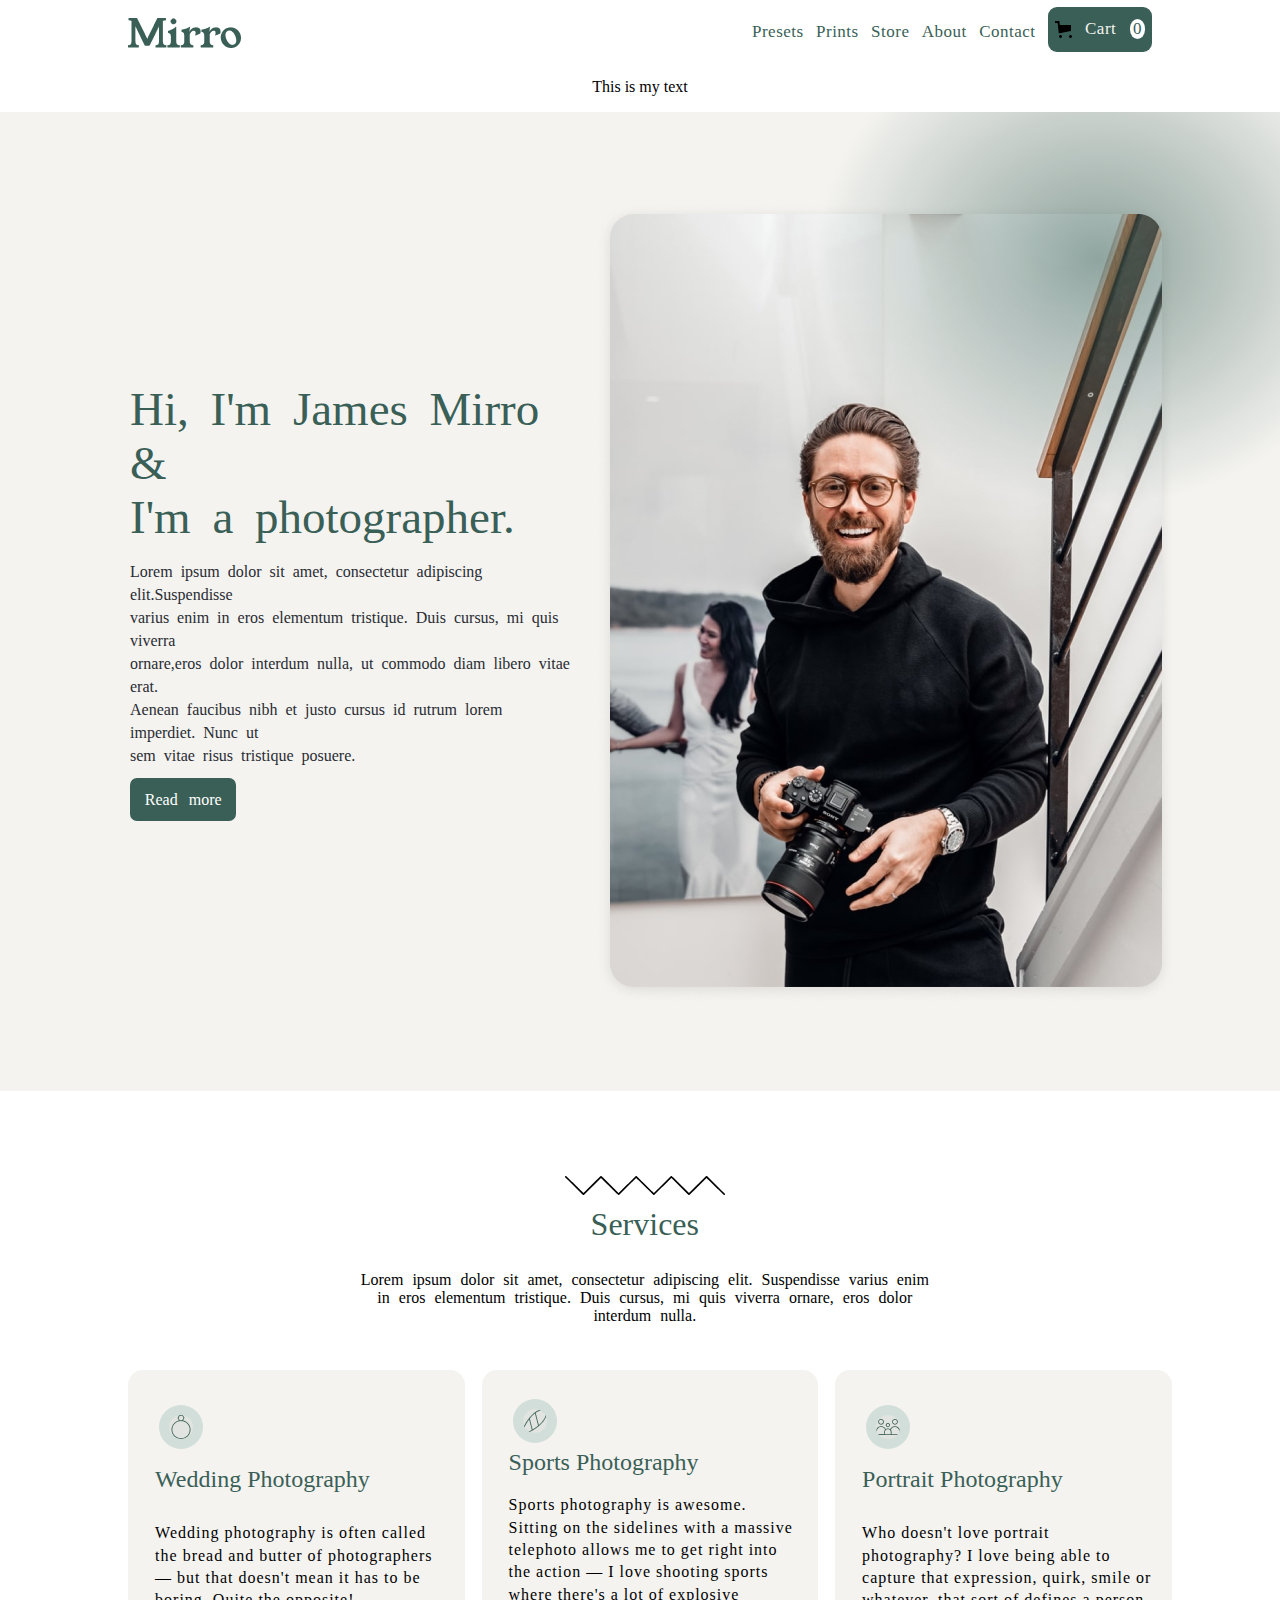
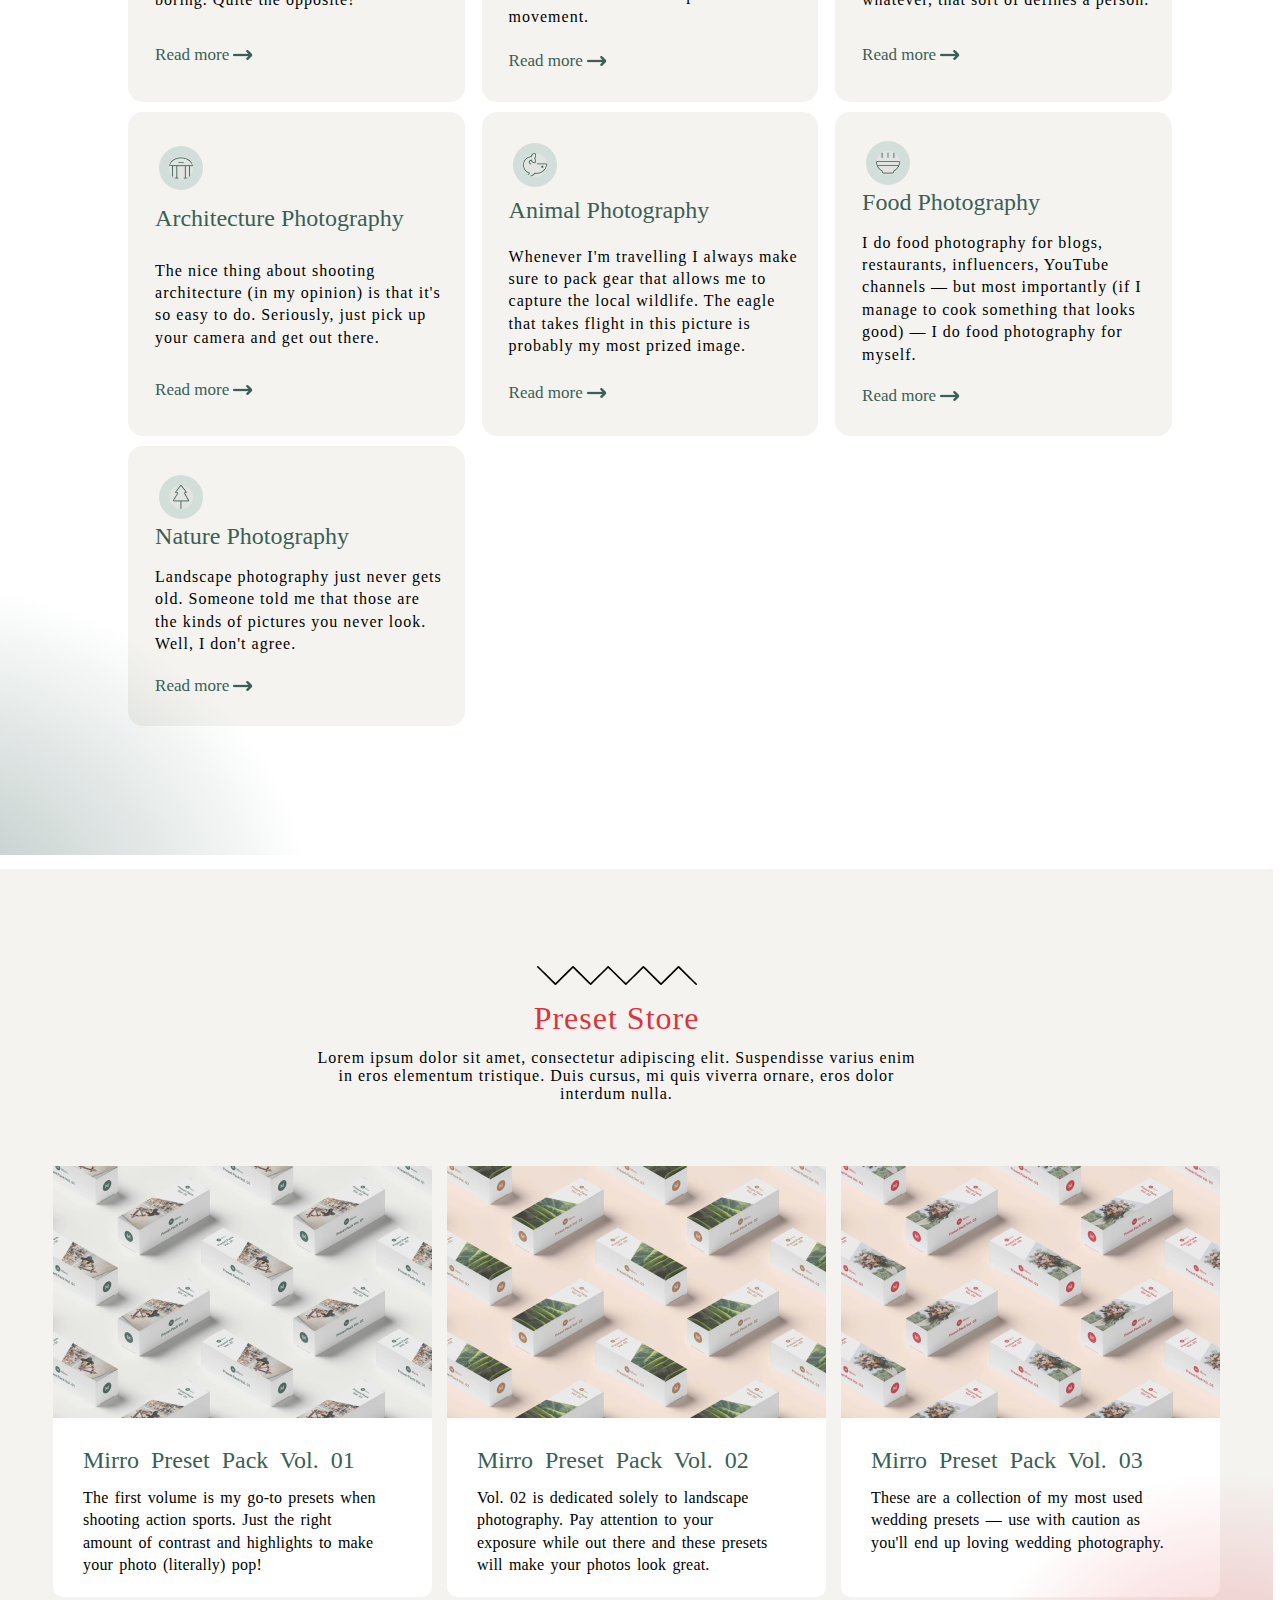
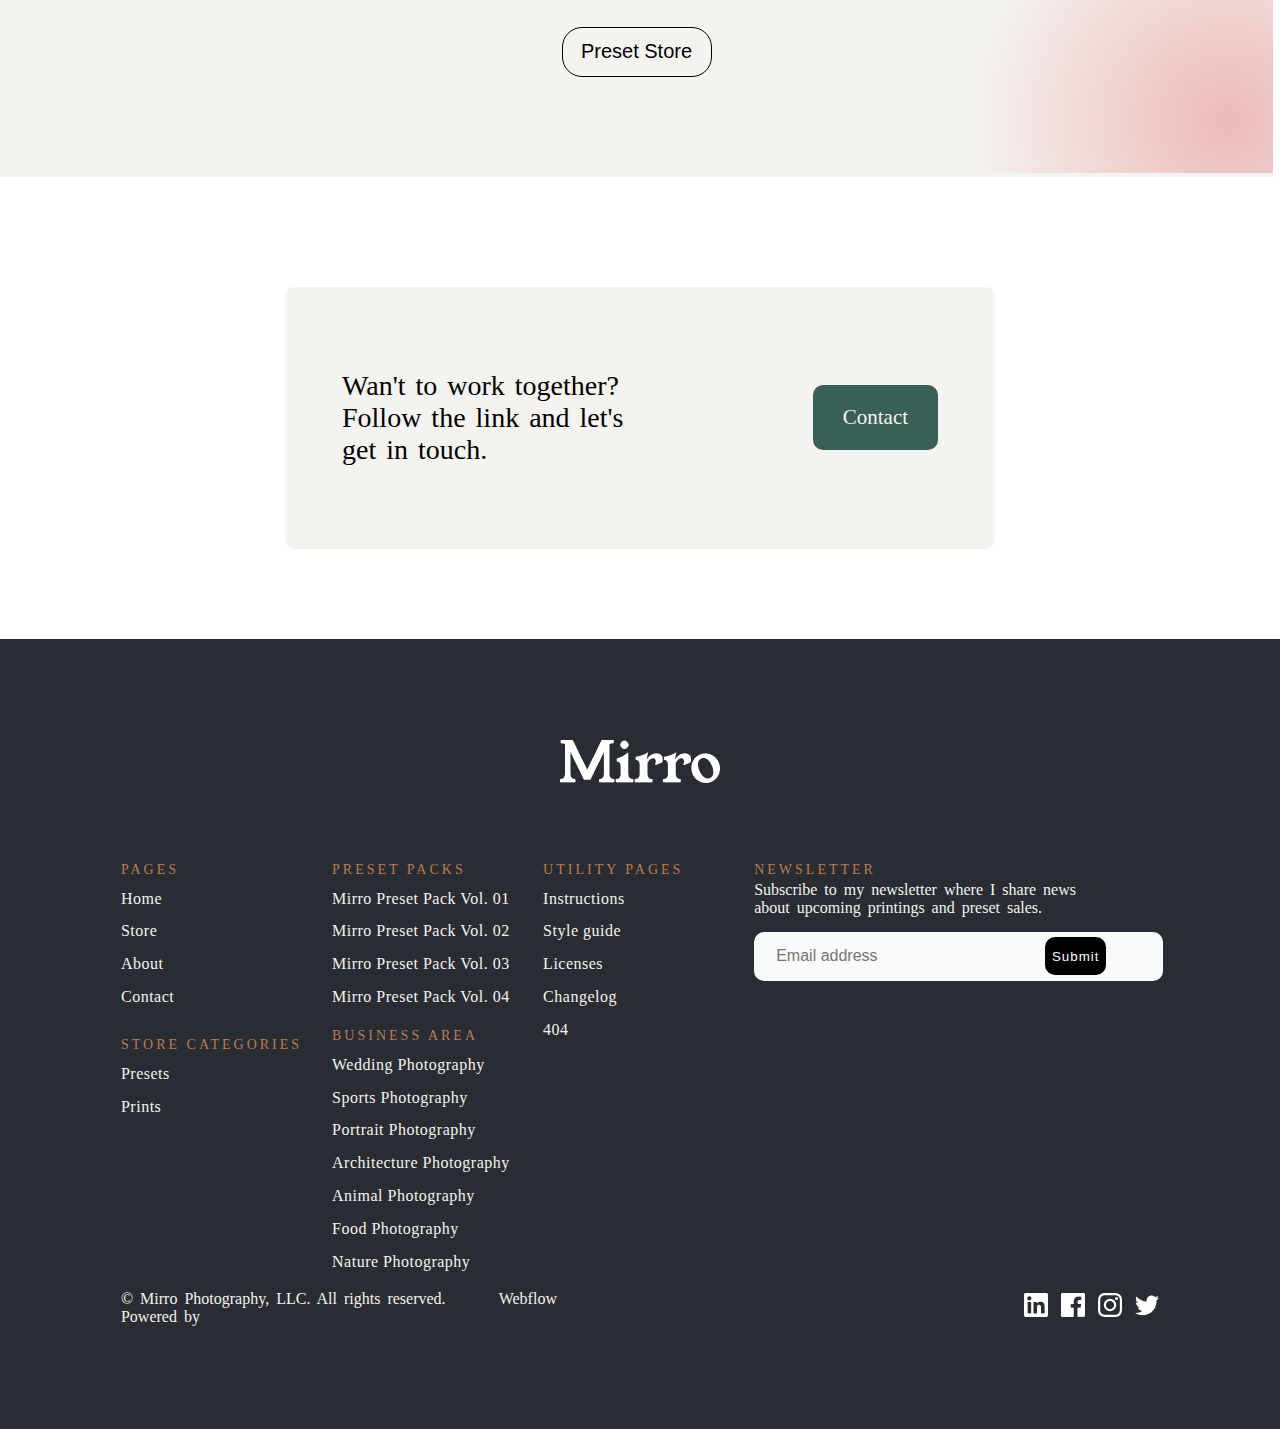
==== commit 894892e2: "feat: work with json file" ====
--- a/index.html
+++ b/index.html
@@ -18,11 +18,11 @@
         <div class="container_header param">
             <img src="images/IMAGE.png" alt="">
             <nav class="container_header nav_menu">
-                <a href="" class="GreenText">Presets</a>
-                <a href="" class="GreenText">Prints</a>
-                <a href="" class="GreenText">Store</a>
-                <a href="" class="GreenText">About</a>
-                <a href="" class="GreenText">Contact</a>
+                <a href="#" class="GreenText">Presets</a>
+                <a href="#" class="GreenText">Prints</a>
+                <a href="#" class="GreenText">Store</a>
+                <a href="#" class="GreenText">About</a>
+                <a href="#" class="GreenText">Contact</a>
                 <div class=" cart">
                     <img src="images/bucket.png" alt="">
                     <a href="#" style="text-decoration: none;">Cart</a>
@@ -58,7 +58,11 @@
         </div>
         
     </header>
-    
+    <div class="MyText">
+        <p>
+            This is my text
+        </p>
+    </div>
     <div class="container">
         <div class="shadow green">
             <img src="images/greenshadow.png" alt="">
@@ -76,6 +80,7 @@
                         sem vitae risus tristique posuere.
                     </p>
                 <a href="#" class="Read_more">Read more</a>
+               
             </div>
          
             <div class="self-photo">
@@ -231,7 +236,12 @@
            
             <div class="paks">
                 <div class="first">
-                  <img src="images/pack1.png" alt="">
+                    
+                        <div id="imag1">
+
+                        </div>
+                 
+                   
                   <p class="textforpaks title">Mirro Preset Pack Vol. 01</p>
                   <p class="textforpaks text"> The first volume is my go-to presets when <br> shooting
                      action sports.
@@ -240,7 +250,10 @@
                   </p>  
                 </div>
                 <div class="second_2">
-                    <img src="images/pack2.png" alt="">
+                    
+                    <div id="imag2">
+
+                    </div>
                     <p class="textforpaks title">Mirro Preset Pack Vol. 02</p>
                     <p class="textforpaks text">Vol. 02 is dedicated solely
                          to landscape <br> photography. Pay attention to your <br> exposure while out
@@ -248,7 +261,9 @@
                     </p>
                 </div>
                 <div class="third_3">
-                    <img src="images/pack3.png" alt="">
+                    <div id="imag3">
+
+                    </div>
                     <p class="textforpaks title">Mirro Preset Pack Vol. 03</p>
                     <p class="textforpaks text">These are a collection 
                         of my most used <br> wedding presets
@@ -257,9 +272,8 @@
                     </p>
                 </div>
             </div>
-            <a href="" class="Preset">Preset store
-                <img src="images/row.png" alt="">
-            </a> 
+            <button id="buttonswitch">Preset Store</button>
+           
         </div>
     </div>
     <div class="pred_footer">
@@ -360,7 +374,9 @@
                 </div>
             </div>
         </div>
+        <script src="script.js"></script>
         
+        </script>
     </div>
 </footer>
 </body>
--- a/styles.css
+++ b/styles.css
@@ -17,6 +17,7 @@
     height: auto;
     justify-content: center;
     align-items: center;
+    animation: down 1s ease
 }
 
 .container_header{
@@ -271,7 +272,7 @@
     margin-top: 0px;
     margin-right: 7px;
     padding-bottom: 100px;
-    padding-left: 50px;
+    padding-left: 0px;
    
 }
 
@@ -285,7 +286,7 @@
     gap: 15px;
     width: 83%;
     margin-top: 47px;
-    padding-right: 40px;
+
     
 }
 
@@ -318,6 +319,35 @@
     text-align: start;
     transition: all, 0.5s;
 }
+
+#imag1{
+    content: url(images/pack1.jpg);
+
+}
+
+#imag2{
+   content:url(images/pack2.jpg);
+}
+
+#imag3{
+    content:url(images/pack3.jpg);
+}
+#buttonswitch{
+    margin-top: 30px;
+    width: 150px;
+    height: 50px;
+    font-size: 20px;
+    border:1px solid black;
+    border-radius:20px;
+    background-color:#F4F3F0;
+    cursor:pointer;
+    transition: all, 0.5s;
+}
+
+#buttonswitch:hover{
+    background-color:#a59c7f;
+}
+
 .Preset{
     margin-top: 30px;
     margin-right: 45px;
@@ -504,7 +534,7 @@
 input[type="input"] {
     border:none;
     outline: none;
-    width: 75%;
+    width: 60%;
     height: 80%;
     background-color: #F9FAFB;
     color: #292C32;
@@ -515,8 +545,8 @@
 }
 
 input[type="submit"]{
-    margin-left: 10px;
-    width: 15.5%;
+    margin-left: 5%;
+    width: 15%;
     height: 85%;
     border-radius: 10px;
     border: none;
@@ -528,7 +558,8 @@
 
 input[type="submit"]:hover{
     cursor: pointer;
-    width: 70px;
+    width: 60px;
+    
     background-color:antiquewhite;
     color:#000000;
 }
@@ -691,6 +722,110 @@
     border-radius: 20px;
 }
 
+.Read_more{
+    transition-timing-function: cubic-bezier(.2,1,.9,-0.5);
+   
+    transition-duration: 2s;
+  transition-duration: 2s;
+}
+.present:hover .Read_more{
+    transform: translate(300px);
+    transform: translate(300px);
+}
+
+
+@keyframes swing
+{
+    15%
+    {
+        transform: translateX(10px);
+        transform: translateX(10px);
+    }
+    30%
+    {
+        transform: translateX(-10px);
+        transform: translateX(-10px);
+    }
+    50%
+    {
+        transform: translateX(30px);
+        transform: translateX(30px);
+    }
+    65%
+    {
+        transform: translateX(-30px);
+        transform: translateX(-30px);
+    }
+    80%
+    {
+        transform: translateX(20px);
+        transform: translateX(20px);
+    }
+    100%
+    {
+        transform: translateX(0);
+        transform: translateX(0);
+    }
+}
+
+@keyframes down{
+    50%{
+        opacity: 0.5;
+    }
+    
+    100%{
+        opacity: 1;
+    }
+}
+
+.param > img{
+    animation: rotate 2s ease;
+
+}
+
+
+
+
+/* создать json файл, поместить туда картинки
+сделать так чтобы они изменялись случайно в блоке container store
+ */
+
+@keyframes rotate{
+    15%{
+        transform: rotate(30deg);
+    }
+    30%{
+        transform: rotate(60deg);
+    }
+    45%{
+        transform: rotate(90deg);
+    }
+    60%{
+        transform: rotate(120deg);
+    }
+    75%{
+        transform: rotate(150deg);
+    }
+    90%{
+        transform: rotate(250deg);
+    }
+    100%{
+        transform: rotate(360deg);
+    }
+}
+
+.MyText{
+    display: flex;
+    align-items:center;
+    width: 100%;
+    justify-content: center;
+    -webkit-animation: swing 1s ease;
+    animation: swing 2s ease;
+    -webkit-animation-iteration-count: 1;
+    animation-iteration-count: 1;
+}
+
+
 
 .burger-menu > a > p{
     font-size: 20px;
@@ -733,11 +868,10 @@
         padding: 0;
         grid-template-columns: repeat(2,0.5fr);
         grid-template-rows: repeat(2,1fr);
-    }
-
-    .paks > div{
-        width: 379px;
-    }
+        justify-content: center;
+        background-image: url(images/pack1.png);
+    }
+
 
     .Cards{
         justify-content: center;
@@ -800,7 +934,7 @@
     .present_information > p{
         text-align: center;
     }
-
+    
     .self-photo{
         margin-top: 20px;
         padding: 0;
@@ -815,7 +949,7 @@
     .container{
         flex-direction: column;
         margin: 0 auto;
-        padding: 40px 0 0 0;
+        padding: 0;
     }
 
     .topicAndCards{
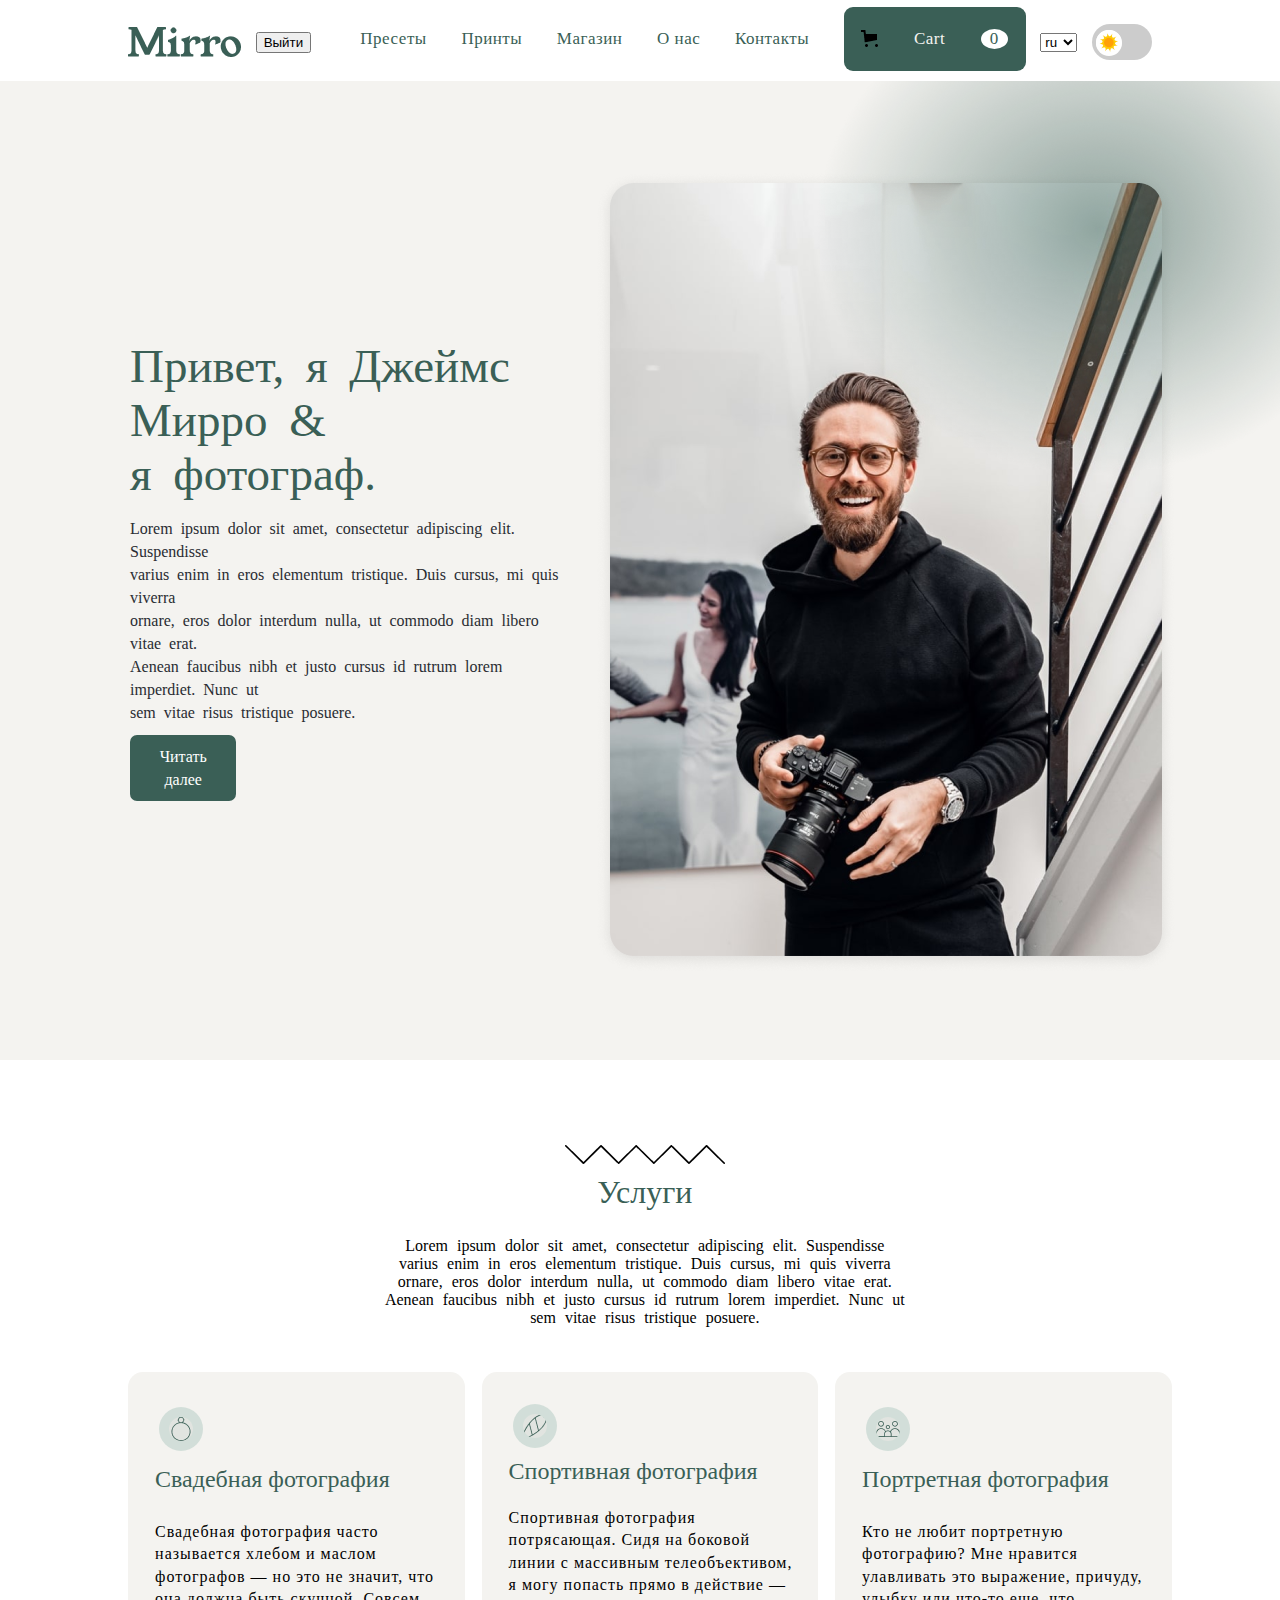
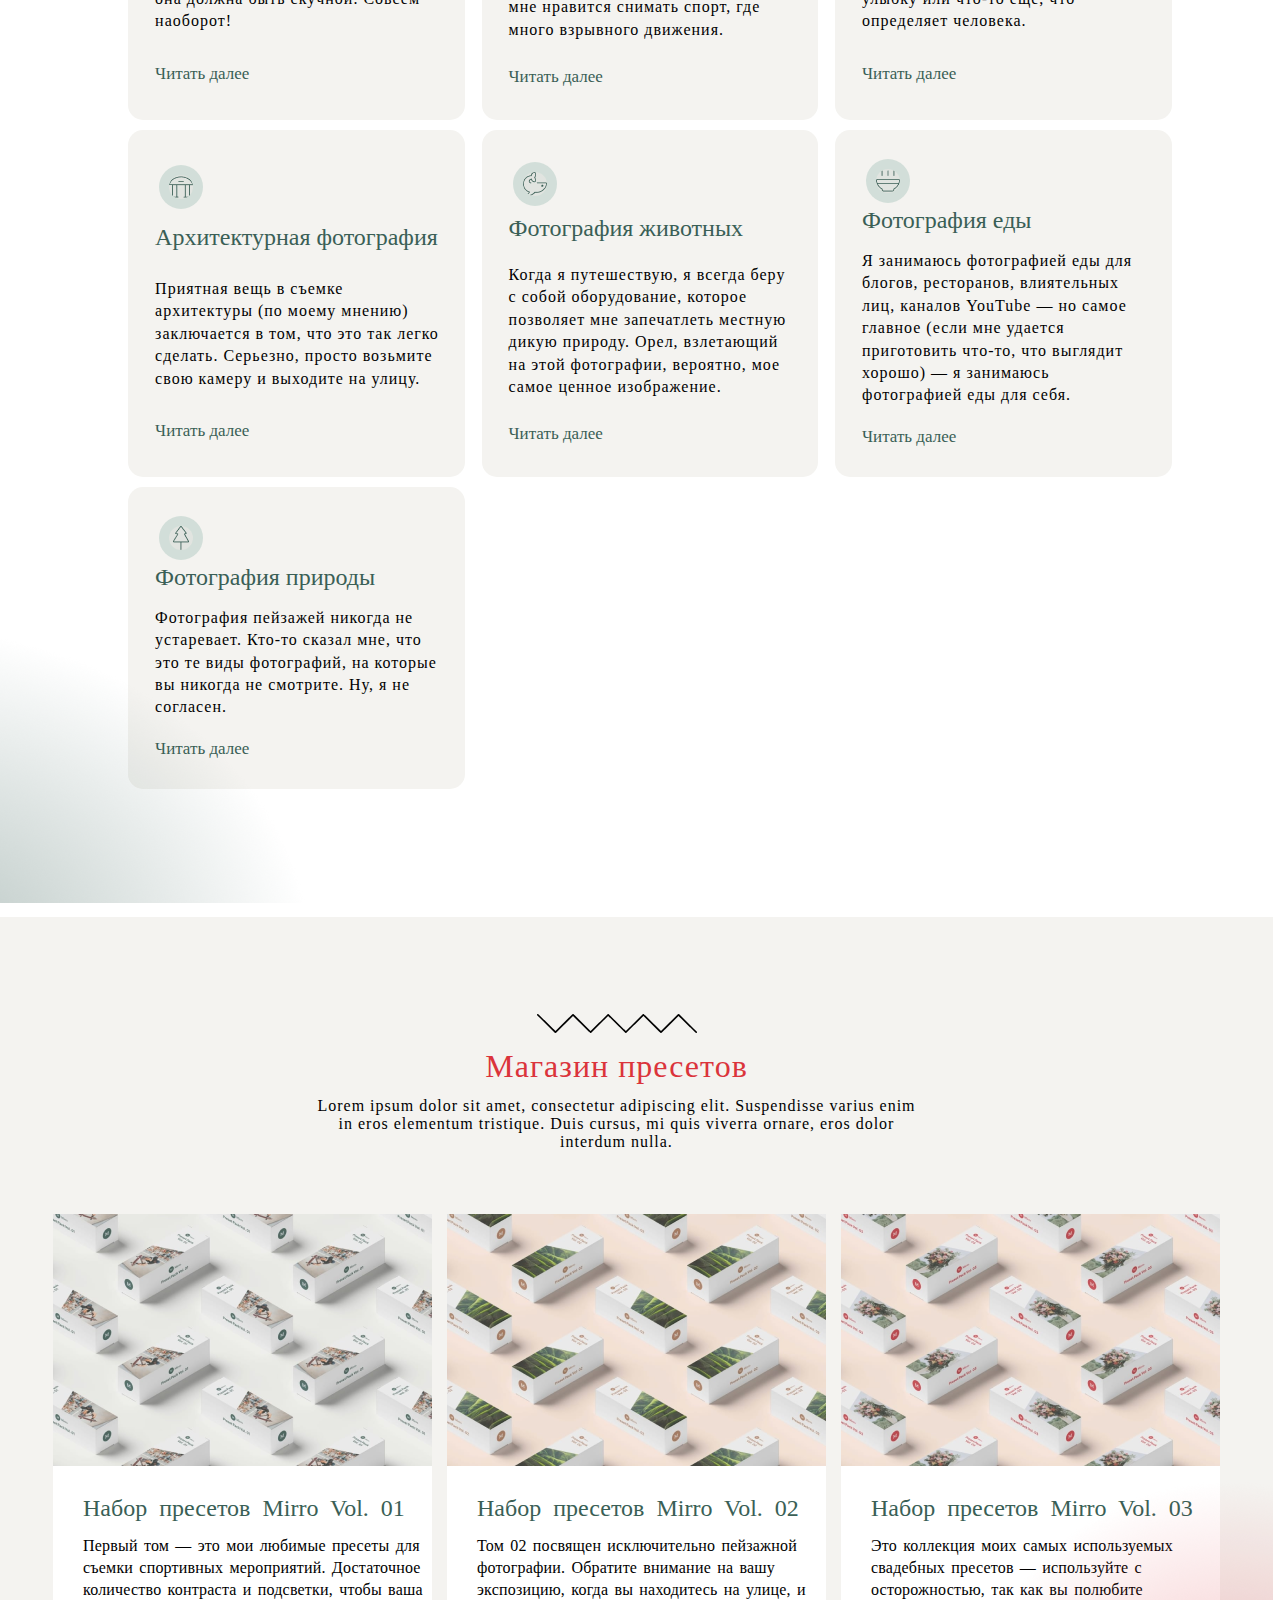
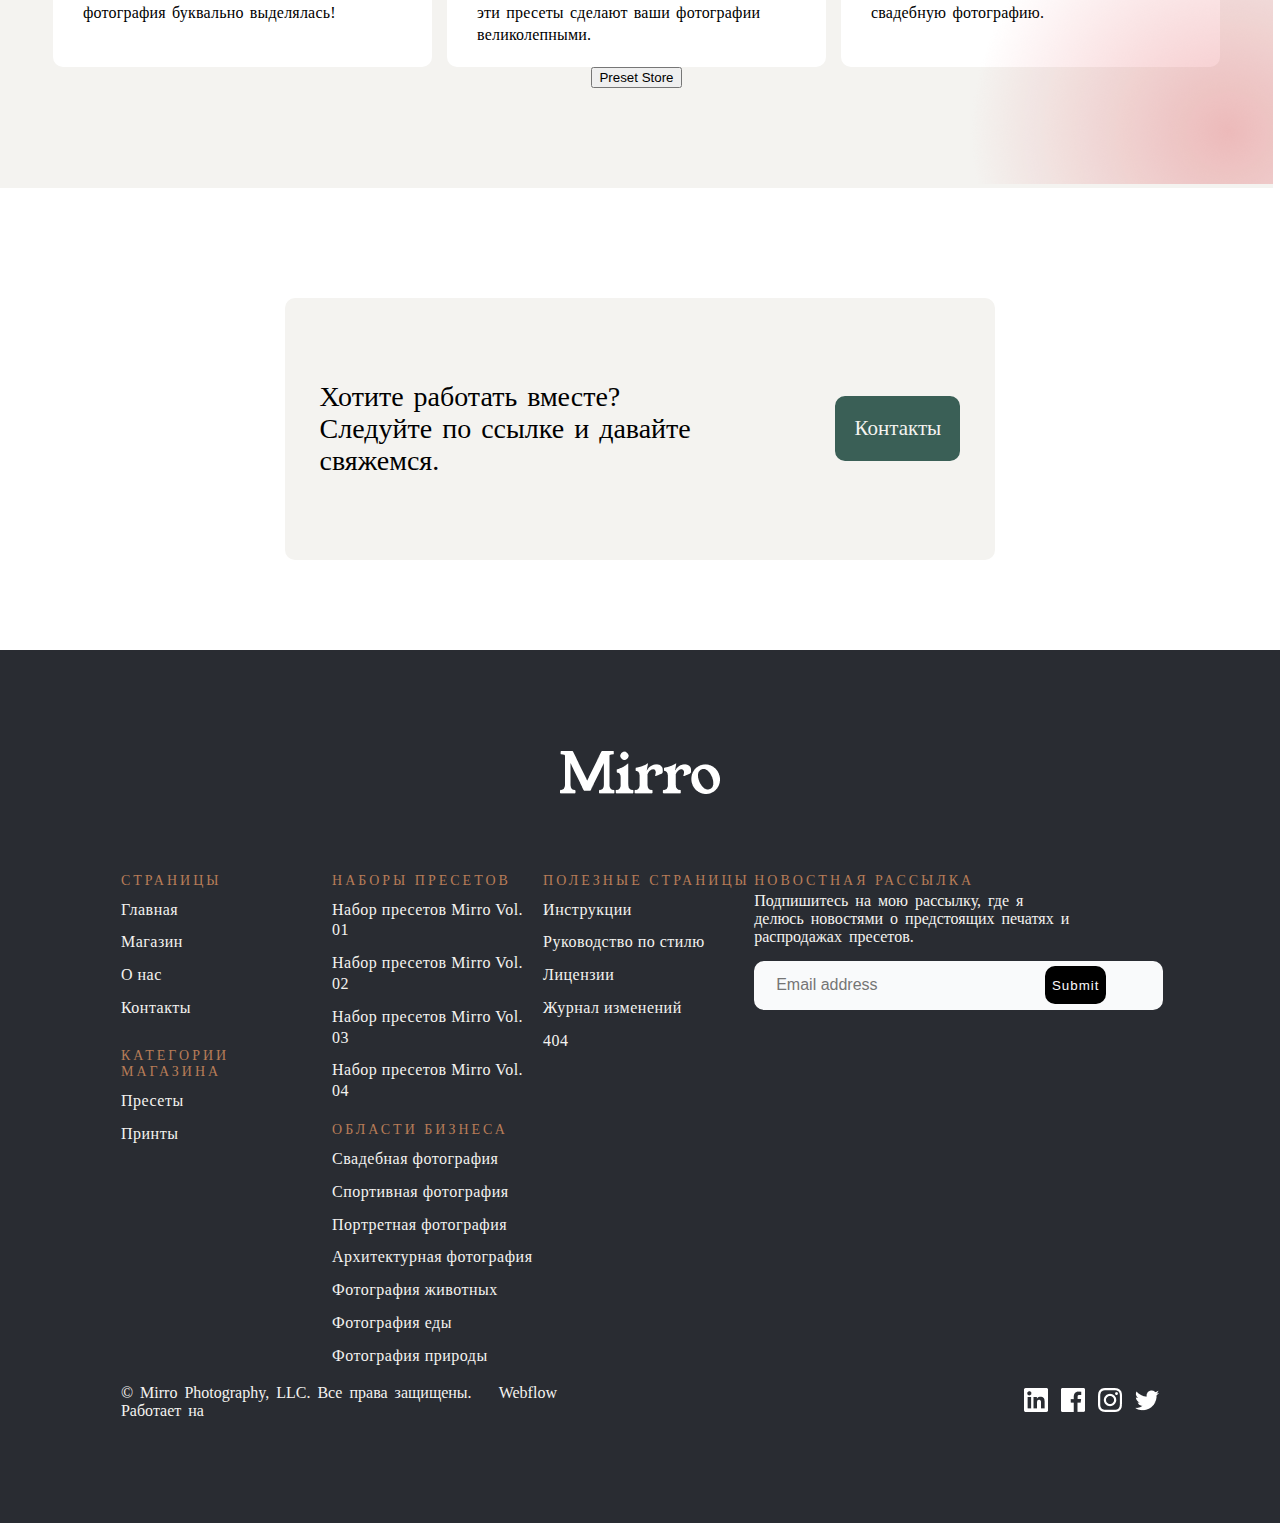
==== commit 38e90904: "feat: add i18n and dark theme. create some pages for more usable functions" ====
--- a/index.html
+++ b/index.html
@@ -3,7 +3,7 @@
 <head>
     <meta charset="UTF-8">
     <meta name="viewport" content="width=device-width, initial-scale=1.0">
-    <title>lab 3</title>
+    <title>8</title>
     <link rel="stylesheet" href="styles.css">
     <link rel="preconnect" href="https://fonts.googleapis.com">
     <link rel="preconnect" href="https://fonts.gstatic.com" crossorigin>
@@ -14,21 +14,36 @@
 
 </head>
 <body>
-    <header>
+    <header class="box">
         <div class="container_header param">
             <img src="images/IMAGE.png" alt="">
+            <button id="logout" class="i18n" i18n="Logout">Log out</button>
             <nav class="container_header nav_menu">
-                <a href="#" class="GreenText">Presets</a>
-                <a href="#" class="GreenText">Prints</a>
-                <a href="#" class="GreenText">Store</a>
-                <a href="#" class="GreenText">About</a>
-                <a href="#" class="GreenText">Contact</a>
-                <div class=" cart">
+                <a class="register" href="Register.html">Register</a>
+                
+                <b class="username"></b>
+                <a href="#" class="GreenText i18n" i18n="Presets">Presets</a>
+                <a href="#" class="GreenText i18n" i18n="Prints">Prints</a>
+                <a href="orderpage.html" class="GreenText i18n" i18n="Store">Store</a>
+                <a href="#" class="GreenText i18n" i18n="About">About</a>
+                <a href="#" class="GreenText i18n" i18n="Contact">Contact</a>
+                <a href="adminpage.html" class="GreenText admin i18n" i18n="adminpage">admin pag</a>
+                <div class="cart">
                     <img src="images/bucket.png" alt="">
                     <a href="#" style="text-decoration: none;">Cart</a>
                     <p class="zero_style">0</p>
                 </div>
             </nav>
+            <select name="" id="languageSelect">
+                <option value="en" id="translateEN" select>en</option>
+                <option value="ru" id="translateRU">ru</option>
+            </select>
+            <div class="toogle-switch">
+                <label class="switch">
+                    <input type="checkbox" id="check">
+                    <span class="slider round"></span>
+                  </label>
+            </div>
             <input type="checkbox" id="menu_toogle">
             <label class="btn" for="menu_toogle">
             <span></span>
@@ -36,50 +51,46 @@
             
             <div class="burger-menu">
                 <a href="">
-                    <p>Presets</p>
-                </a>
-                <a href="">
-                    <p>Prints</p>
-                </a>
-                <a href="">
-                    <p>Store</p>
-                </a>
-                <a href="">
-                    <p>About</p>
-                </a>
-                <a href="">
-                    <p>Contact</p>
+                    <p class="i18n" i18n="Presets">Presets</p>
+                </a>
+                <a href="">
+                    <p class="i18n" i18n="Prints">Prints</p>
+                </a>
+                <a href="">
+                    <p class="i18n" i18n="Store">Store</p>
+                </a>
+                <a href="">
+                    <p class="i18n" i18n="About">About</p>
+                </a>
+                <a href="">
+                    <p class="i18n" i18n="Contact">Contact</p>
                 </a>
                 <a href="" style="display: flex; flex-direction: row; align-items:center; justify-content: center;">
                     <img src="images/bucket.png" alt="">
-                    <p>Cart</p>
+                    <p class="i18n" i18n="Cart">Cart</p>
                 </a>
             </div>
         </div>
         
     </header>
-    <div class="MyText">
-        <p>
-            This is my text
-        </p>
-    </div>
-    <div class="container">
+   
+    <div class="container box">
         <div class="shadow green">
             <img src="images/greenshadow.png" alt="">
         </div>
         <div class="shadow orange">
             <img src="images/orangeshadow.png" alt="">
         </div>
-        <div class="container present">
+        <div class="container present box">
             <div class="present_information">
-                <p class="visit">Hi, I'm James Mirro & <br> I'm a photographer.</p>
-                    <p style="color: #292C32; word-spacing: 4px;margin: 0; padding-top: 2.5%;">Lorem ipsum dolor sit amet, consectetur adipiscing elit.Suspendisse <br>
+                <p class="visit i18n darktext" i18n="HiImJamesMirro">Hi, I'm James Mirro & <br> I'm a photographer.</p>
+                    <p class="i18n" i18n="LoremIpsum" style="color: #292C32; word-spacing: 4px;margin: 0; padding-top: 2.5%;">Lorem ipsum dolor sit amet, consectetur adipiscing elit.Suspendisse <br>
                         varius enim in eros elementum tristique. Duis cursus, mi quis viverra <br>
                         ornare,eros dolor interdum nulla, ut commodo diam libero vitae erat. <br>
                         Aenean faucibus nibh et justo cursus id rutrum lorem imperdiet. Nunc ut <br>
                         sem vitae risus tristique posuere.
                     </p>
-                <a href="#" class="Read_more">Read more</a>
+                <a href="#" class="Read_more i18n" i18n="ReadMore">Read more</a>
                
             </div>
          
@@ -89,129 +100,129 @@
 
         </div>
     </div>
-    <div class="container card" style="background-color: white;">
+    <div class="container1 card box">
         <div class="shadow gray">
             <img src="images/grayshadow.png" alt="">
         </div>
         <div class="Topic">
             <div class="topicAndCards">
                 <img src="images/line.png" alt="">
-               <p style=" color: #3A5F56; font-size: 32px; margin: 2%; text-align: center; font-family: Source sans-serif;">Services</p>
-               <p style="text-align: center; word-spacing: 5px;">Lorem ipsum dolor sit amet,
+               <p class="i18n" i18n="Services" style=" color: #3A5F56; font-size: 32px; margin: 2%; text-align: center; font-family: Source sans-serif;">Services</p>
+               <p style="text-align: center; word-spacing: 5px;" class="i18n" i18n="LoremIpsum">Lorem ipsum dolor sit amet,
                  consectetur adipiscing elit. Suspendisse varius enim <br>
                   in eros elementum tristique. Duis cursus, mi quis viverra ornare, eros dolor <br>
                   interdum nulla.
                 </p>
             </div>
             <div class="Cards">
-                <div class="first_1">
+                <div class="first_1 boxes">
                     <div class="imagen">
                         <img src="images/wending.png" alt="">
                     </div>
-                    <p class="titleforcards">Wedding Photography</p>
-                    <p class="TextForCards">Wedding photography is often called the  
+                    <p class="titleforcards i18n" i18n="WeddingPhotography">Wedding Photography</p>
+                    <p class="TextForCards i18n" i18n="WeddingPhotographyText">Wedding photography is often called the  
                         bread and butter of photographers
                          — but  that doesn't mean it has to be boring. Quite  the opposite!
                     </p>
                     <div>
-                        <a href="">Read more
+                        <a href="" class="i18n" i18n="ReadMore">Read more
                              <img src="images/row.png" alt="">
                         </a>
                         
                     </div>
                 </div>
-                <div class="second">
+                <div class="second boxes">
                     <div class="imagen">
                         <img src="images/sport.png" alt="">
                     </div>
-                    <p class="titleforcards">Sports Photography</p>
-                    <p class="TextForCards">Sports photography is awesome. Sitting on 
+                    <p class="titleforcards i18n" i18n="SportsPhotography">Sports Photography</p>
+                    <p class="TextForCards i18n" i18n="SportsPhotographyText">Sports photography is awesome. Sitting on 
                         the  sidelines with a massive
                          telephoto  allows me to get  right into the action 
                         — I  love shooting sports where  there's a lot of  explosive movement.
                     </p>
                     <div>
-                        <a href="">Read more
+                        <a href="" class="i18n" i18n="ReadMore">Read more
                             <img src="images/row.png" alt="">
                         </a>
                         
                     </div>
                 </div>
-                <div class="third">
+                <div class="third boxes">
                     <div class="imagen">
                         <img src="images/family.png" alt="">
                     </div>
-                    <p class="titleforcards">Portrait Photography</p>
-                    <p class="TextForCards">Who doesn't love portrait photography? I  love being able to 
+                    <p class="titleforcards i18n" i18n="PortraitPhotography">Portrait Photography</p>
+                    <p class="TextForCards i18n" i18n="PortraitPhotographyText">Who doesn't love portrait photography? I  love being able to 
                         capture that expression, 
                          quirk, smile or whatever, that sort of  defines a person.
                         </p>
                         <div>
-                            <a href="">Read more
+                            <a href="" class="i18n" i18n="ReadMore">Read more
                                 <img src="images/row.png" alt="">
                             </a>
                         </div>
                 </div>
-                <div class="fourth">
+                <div class="fourth boxes">
                     <div  class="imagen" >
                         <img src="images/architecture.png" alt="">
                     </div>
-                    <p class="titleforcards">Architecture Photography</p>
-                    <p class="TextForCards">The nice thing about shooting architecture (in my opinion)
+                    <p class="titleforcards i18n" i18n="ArchitecturePhotography">Architecture Photography</p>
+                    <p class="TextForCards i18n" i18n="ArchitecturePhotographyText">The nice thing about shooting architecture (in my opinion)
                          is that it's so easy to do.  Seriously,
                          just pick up your camera and get out there.
                         </p>
                         <div>
-                            <a href="">Read more
+                            <a href="" class="i18n" i18n="ReadMore">Read more
                                 <img src="images/row.png" alt="">
                             </a>
                           
                         </div>
                 </div>
-                <div class="fives">
+                <div class="fives boxes">
                     <div class="imagen">
                         <img src="images/animal.png" alt="" >
                     </div>
-                    <p class="titleforcards">Animal Photography</p>
-                    <p class="TextForCards">Whenever I'm travelling I always make sure  to pack gear that
+                    <p class="titleforcards i18n" i18n="AnimalPhotography">Animal Photography</p>
+                    <p class="TextForCards i18n" i18n="AnimalPhotographyText">Whenever I'm travelling I always make sure  to pack gear that
                          allows me to capture the  local wildlife. 
                         The eagle that takes flight in  this picture is probably my most prized 
                         image.
                     </p>
                     <div>
-                        <a href="">Read more
+                        <a href="" class="i18n" i18n="ReadMore">Read more
                             <img src="images/row.png" alt="">
                         </a>
                        
                     </div>
                 </div>
-                <div class="sixes">
+                <div class="sixes boxes">
                     <div class="imagen">
                         <img src="images/food.png" alt="">
                     </div>
-                    <p class="titleforcards">Food Photography</p>
-                    <p class="TextForCards">I do food photography for blogs, restaurants, influencers, YouTube channels 
+                    <p class="titleforcards i18n" i18n="FoodPhotography">Food Photography</p>
+                    <p class="TextForCards i18n" i18n="FoodPhotographyText">I do food photography for blogs, restaurants, influencers, YouTube channels 
                         — but most  importantly
                          (if I manage to cook something  that looks good) — 
                          I do food photography  for myself.
                         </p>
                         <div>
-                            <a href="">Read more
+                            <a href="" class="i18n" i18n="ReadMore">Read more
                                 <img src="images/row.png" alt="" >
                             </a>
                         </div>
                 </div>
-                <div class="sevens">
+                <div class="sevens boxes">
                     <div class="imagen">
                         <img src="images/nature.png" alt="">
                     </div>
-                    <p class="titleforcards">Nature Photography</p>
-                    <p class="TextForCards">
+                    <p class="titleforcards i18n" i18n="NaturePhotography">Nature Photography</p>
+                    <p class="TextForCards i18n" i18n="NaturePhotographyText">
                         Landscape photography just never gets  old. Someone told me
                          that those are the  kinds of pictures you never look. Well, I  don't agree. 
                     </p>
                     <div>
-                        <a href="">Read more
+                        <a href="" class="i18n" i18n="ReadMore">Read more
                             <img src="images/row.png" alt="" >
                         </a>
                     </div>
@@ -219,13 +230,13 @@
             </div>
         </div>
     </div>
-    <div class="container_store">
-        <div class="container store">
+    <div class="container_store box">
+        <div class="container store box">
            
                 <div class="topicAndText">
                     <img src="images/line.png" alt="">
-                    <p style=" color: #DB343B; font-size: 32px; margin-top: 15px; margin-bottom: 0; letter-spacing: 1px;">Preset Store</p>
-                    <p style="text-align: center; margin-top: 2%; letter-spacing: 1px;  ">Lorem ipsum dolor sit amet, consectetur adipiscing elit. Suspendisse varius enim <br>
+                    <p style=" color: #DB343B; font-size: 32px; margin-top: 15px; margin-bottom: 0; letter-spacing: 1px;" class="i18n" i18n="PresetStore">Preset Store</p>
+                    <p style="text-align: center; margin-top: 2%; letter-spacing: 1px;" class="i18n" i18n="PresetStoreText">Lorem ipsum dolor sit amet, consectetur adipiscing elit. Suspendisse varius enim <br>
                        in eros elementum tristique. Duis cursus, mi quis viverra ornare, eros dolor <br>
                        interdum nulla.
                      </p>
@@ -235,57 +246,54 @@
                 </div>
            
             <div class="paks">
-                <div class="first">
+                <div class="first pakes box">
                     
                         <div id="imag1">
-
-                        </div>
-                 
-                   
-                  <p class="textforpaks title">Mirro Preset Pack Vol. 01</p>
-                  <p class="textforpaks text"> The first volume is my go-to presets when <br> shooting
+                        </div>           
+                  <p class="textforpaks title i18n" i18n="MirroPresetPackVol01">Mirro Preset Pack Vol. 01</p>
+                  <p class="textforpaks text i18n" i18n="MirroPresetPackVol01Text"> The first volume is my go-to presets when <br> shooting
                      action sports.
                      Just the right <br> amount of contrast and highlights to 
                      make <br>your photo (literally) pop!
                   </p>  
                 </div>
-                <div class="second_2">
+                <div class="second_2 pakes box">
                     
                     <div id="imag2">
 
                     </div>
-                    <p class="textforpaks title">Mirro Preset Pack Vol. 02</p>
-                    <p class="textforpaks text">Vol. 02 is dedicated solely
+                    <p class="textforpaks title i18n" i18n="MirroPresetPackVol02">Mirro Preset Pack Vol. 02</p>
+                    <p class="textforpaks text i18n" i18n="MirroPresetPackVol02Text">Vol. 02 is dedicated solely
                          to landscape <br> photography. Pay attention to your <br> exposure while out
                          there and these presets <br> will make your photos look great.
                     </p>
                 </div>
-                <div class="third_3">
+                <div class="third_3 pakes box">
                     <div id="imag3">
 
                     </div>
-                    <p class="textforpaks title">Mirro Preset Pack Vol. 03</p>
-                    <p class="textforpaks text">These are a collection 
+                    <p class="textforpaks title i18n" i18n="MirroPresetPackVol03">Mirro Preset Pack Vol. 03</p>
+                    <p class="textforpaks text i18n" i18n="MirroPresetPackVol03Text">These are a collection 
                         of my most used <br> wedding presets
                          — use with caution as <br> you'll end
                           up loving wedding photography.
                     </p>
                 </div>
             </div>
-            <button id="buttonswitch">Preset Store</button>
+            <button id="buttonswitch i18n" i18n="PresetStore">Preset Store</button>
            
         </div>
     </div>
-    <div class="pred_footer">
+    <div class="pred_footer box">
         <div class="shadow orange">
             <img src="images/liteorangeshadow.png" alt="">
         </div>
         <div class="conteinerforcontact">
-            <div class="block_contact">
-                <p style="font-size: 28px; word-spacing: 3px;">
+            <div class="block_contact box">
+                <p style="font-size: 28px; word-spacing: 3px;" class="i18n" i18n="WantToWorkTogether">
                     Wan't to work together? <br> Follow the link and let's <br> get in touch.
                 </p>
-                <a href="" class="button_contact">Contact</a>
+                <a href="" class="button_contact i18n" i18n="Contact">Contact</a>
             </div>
         </div>
         
@@ -296,52 +304,52 @@
             <div class="information">
                 <div class="links">
                     <div>
-                        <p class="FooterTextTitle">Pages</p>
-                        <a href="">Home</a>
-                        <a href="">Store</a>
-                        <a href="">About</a>
-                        <a href="">Contact</a>
-                    </div>
-                    <div>
-                        <p class="FooterTextTitlecategories">Store Categories</p>
-                        <a href="">Presets</a>
-                        <a href="">Prints</a>
+                        <p class="FooterTextTitle i18n" i18n="Pages">Pages</p>
+                        <a href="" class="i18n" i18n="Home">Home</a>
+                        <a href="" class="i18n" i18n="Store">Store</a>
+                        <a href="" class="i18n" i18n="About">About</a>
+                        <a href="" class="i18n" i18n="Contact">Contact</a>
+                    </div>
+                    <div>
+                        <p class="FooterTextTitlecategories i18n" i18n="StoreCategories">Store Categories</p>
+                        <a href="" class="i18n" i18n="Presets">Presets</a>
+                        <a href="" class="i18n" i18n="Prints">Prints</a>
                     </div> 
                 </div>
                 <div class="links">
                     <div>
-                        <p class="FooterTextTitle">
+                        <p class="FooterTextTitle i18n" i18n="PresetPacks">
                             Preset Packs
                         </p>
-                        <a href="">Mirro Preset Pack Vol. 01</a>
-                        <a href="">Mirro Preset Pack Vol. 02</a>
-                        <a href="">Mirro Preset Pack Vol. 03</a>
-                        <a href="">Mirro Preset Pack Vol. 04</a>
-                    </div>
-                    <div>
-                        <p class="FooterTextTitle">Business Area</p>
-                        <a href="">Wedding Photography</a>
-                        <a href="">Sports Photography</a>
-                        <a href="">Portrait Photography</a>
-                        <a href="">Architecture Photography</a>
-                        <a href="">Animal Photography</a>
-                        <a href="">Food Photography</a>
-                        <a href="">Nature Photography</a>
+                        <a href="" class="i18n" i18n="MirroPresetPackVol01">Mirro Preset Pack Vol. 01</a>
+                        <a href="" class="i18n" i18n="MirroPresetPackVol02">Mirro Preset Pack Vol. 02</a>
+                        <a href="" class="i18n" i18n="MirroPresetPackVol03">Mirro Preset Pack Vol. 03</a>
+                        <a href="" class="i18n" i18n="MirroPresetPackVol04">Mirro Preset Pack Vol. 04</a>
+                    </div>
+                    <div>
+                        <p class="FooterTextTitle i18n" i18n="BusinessArea">Business Area</p>
+                        <a href="" class="i18n" i18n="WeddingPhotography">Wedding Photography</a>
+                        <a href="" class="i18n" i18n="SportsPhotography">Sports Photography</a>
+                        <a href="" class="i18n" i18n="PortraitPhotography">Portrait Photography</a>
+                        <a href="" class="i18n" i18n="ArchitecturePhotography">Architecture Photography</a>
+                        <a href="" class="i18n" i18n="AnimalPhotography">Animal Photography</a>
+                        <a href="" class="i18n" i18n="FoodPhotography">Food Photography</a>
+                        <a href="" class="i18n" i18n="NaturePhotography">Nature Photography</a>
                     </div>
                 </div>
                 <div class="links">
                     <div>
-                        <p class="FooterTextTitle"> Utility Pages</p>
-                        <a href="">Instructions</a>
-                        <a href="">Style guide</a>
-                        <a href="">Licenses</a>
-                        <a href="">Changelog</a>
-                        <a href="">404</a>
+                        <p class="FooterTextTitle i18n" i18n="UtilityPages"> Utility Pages</p>
+                        <a href="" class="i18n" i18n="Instructions">Instructions</a>
+                        <a href="" class="i18n" i18n="StyleGuide">Style guide</a>
+                        <a href="" class="i18n" i18n="Licenses">Licenses</a>
+                        <a href="" class="i18n" i18n="Changelog">Changelog</a>
+                        <a href="" class="">404</a>
                     </div>
                 </div>
                 <div class="containerinput">
-                    <p class="FooterTextTitle"> NewSletter</p>
-                    <p class="textupperinput"> Subscribe to my newsletter where I share
+                    <p class="FooterTextTitle i18n" i18n="Newsletter"> NewSletter</p>
+                    <p class="textupperinput i18n" i18n="Subscribe"> Subscribe to my newsletter where I share
                          news about upcoming printings and preset sales.
                     </p>
                         <div class="inputemail">
@@ -352,10 +360,10 @@
             </div>
             <div class="corporation">
                 <div class="NameofCorporation">
-                    <p>
+                    <p class="i18n" i18n="MirroPhotography">
                         © Mirro Photography, LLC. All rights reserved. Powered by
                     </p>
-                    <p>Webflow</p>
+                    <p class="i18n" i18n="Webflow">Webflow</p>
                 </div>
                 <div class="SocialMedia">
                     <a href="">
--- a/styles.css
+++ b/styles.css
@@ -28,6 +28,10 @@
 
 }
 
+#logout{
+    display: none;
+}
+
 .param{
     position: relative;
     width: 80%;
@@ -35,7 +39,7 @@
 }
 
 .nav_menu{
-    width: 400px;
+    width: 700px;
     font-size: 17px;
     letter-spacing: 0.5px;
     transition: all, 0.5s;
@@ -50,7 +54,9 @@
     
 }
 
-
+.admin{
+    display: none;
+}
 
 .visit{
     text-decoration: none;
@@ -90,12 +96,23 @@
    
 }
 
+.container1{
+    position: relative;
+    display: flex;
+    justify-content: center;
+    align-items:center;
+
+    width: 100%;
+    height: auto;
+    background-color: white;
+    padding: 40px 0 40px 0px;
+}
 .container{
     position: relative;
     display: flex;
     justify-content: center;
     align-items:center;
-    
+
     width: 100%;
     height: auto;
     background-color: #F4F3F0;
@@ -215,7 +232,7 @@
   word-break: normal;
 }
 
-.Cards > div{
+.boxes{
     
     display: flex;
     text-align: left;
@@ -291,6 +308,7 @@
 }
 
 .textforpaks {
+   
     padding-left: 30px;
     margin: 0;
 }
@@ -312,7 +330,7 @@
 
 }
 
-.paks > div{
+.pakes{
     width: 379px;
     border-radius: 10px;
     background-color: #FFFFFF;
@@ -542,6 +560,11 @@
     vertical-align: center;
     margin-top: 3px;
     padding-left: 20px;
+}
+
+.username{
+    font-size: 18px;
+    display: none;
 }
 
 input[type="submit"]{
@@ -839,6 +862,70 @@
     display: none;
 }
 
+.slider {
+    position: absolute;
+    cursor: pointer;
+    top: 0;
+    left: 0;
+    right: 0;
+    bottom: 0;
+    background-color: #ccc;
+    -webkit-transition: .4s;
+    transition: .4s;
+  }
+  .switch {
+    position: relative;
+    display: inline-block;
+    width: 60px;
+    height: 36px;
+  }
+  
+  .switch input { 
+    opacity: 0;
+    width: 0;
+    height: 0;
+  }
+  .slider:before {
+    position: absolute;
+    content:url("../images/Sun.png");
+    height: 26px;
+    width: 26px;
+    left: 4px;
+    bottom: 4px;
+    background-color: white;
+    -webkit-transition: .4s;
+    transition: .4s;
+  }
+  
+  input:checked + .slider {
+    background-color: #727a98;
+  }
+  
+ 
+  
+  input:checked + .slider:before {
+    -webkit-transform: translateX(26px);
+    -ms-transform: translateX(26px);
+    transform: translateX(26px);
+    content:url("../images/moon.png");
+  }
+  
+
+  .slider.round {
+    border-radius: 34px;
+  }
+  
+  .slider.round:before {
+    border-radius: 50%;
+  }
+  .darkmode{
+    background-color:#000000;
+    color:white;
+  }
+  .darkmodetext{
+    color:white;
+  }
+
 
 @media (min-width:770px) and (max-width: 1200px){
 
@@ -869,7 +956,7 @@
         grid-template-columns: repeat(2,0.5fr);
         grid-template-rows: repeat(2,1fr);
         justify-content: center;
-        background-image: url(images/pack1.png);
+        
     }
 
 
